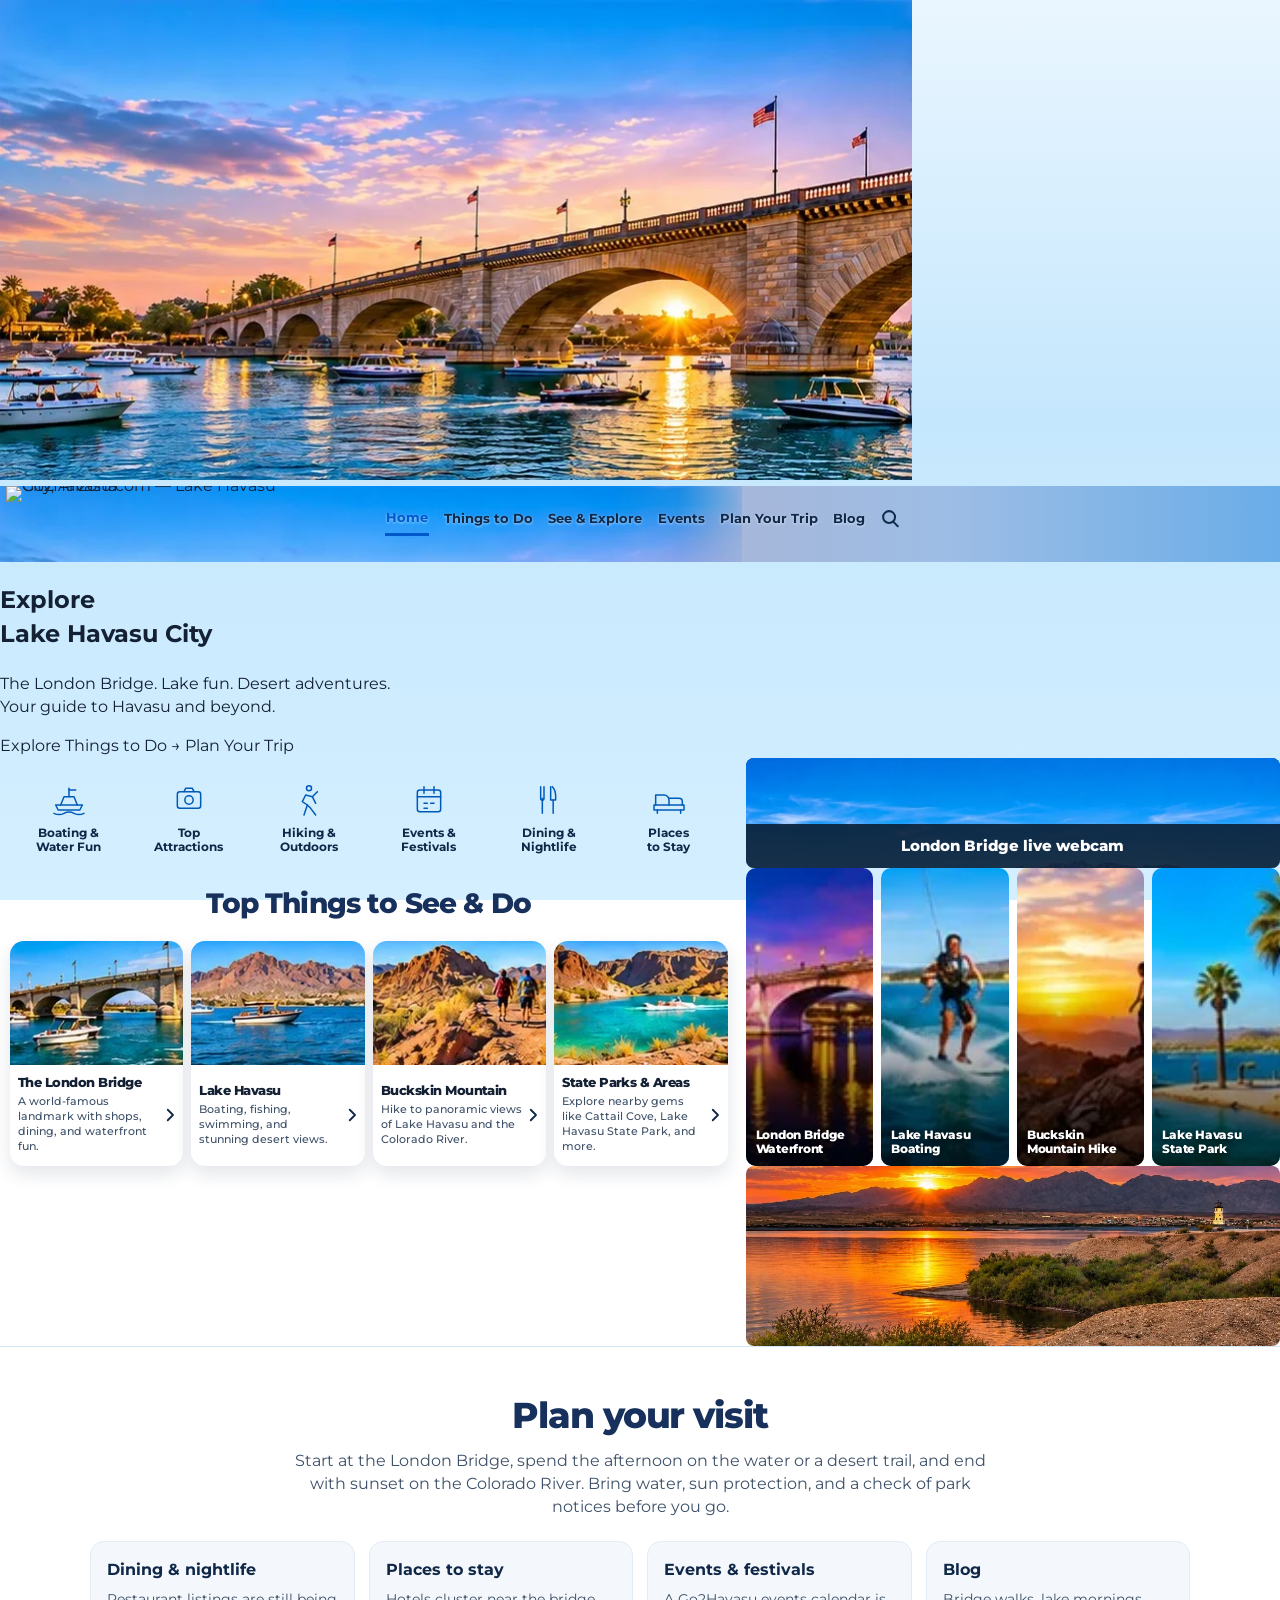
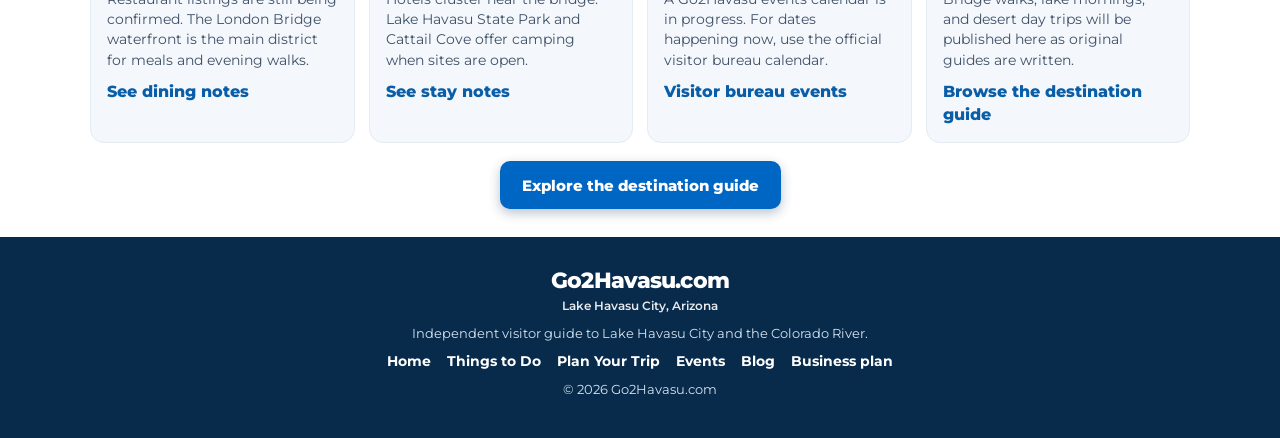
==== index.html @ 278bd4c1 "Build full-width original bridge sunset hero with transparent overlay logo and live navigation" ====
<!doctype html>
<html lang="en">
<head>
  <meta charset="utf-8">
  <meta name="viewport" content="width=device-width, initial-scale=1">
  <title>Explore Lake Havasu City | Go2Havasu.com</title>
  <meta name="description" content="Explore Lake Havasu City, Arizona: the London Bridge, boating, hiking, state parks, events, and trip planning with Go2Havasu.com.">
  <link rel="canonical" href="https://www.go2havasu.com/">
  <meta property="og:type" content="website">
  <meta property="og:site_name" content="Go2Havasu.com">
  <meta property="og:title" content="Explore Lake Havasu City | Go2Havasu.com">
  <meta property="og:description" content="The London Bridge. Lake fun. Desert adventures. Your guide to Havasu and beyond.">
  <meta property="og:url" content="https://www.go2havasu.com/">
  <meta property="og:image" content="https://www.go2havasu.com/assets/og-logo.png">
  <meta property="og:locale" content="en_US">
  <meta name="twitter:card" content="summary_large_image">
  <meta name="twitter:title" content="Explore Lake Havasu City | Go2Havasu.com">
  <meta name="twitter:description" content="The London Bridge. Lake fun. Desert adventures. Your guide to Havasu and beyond.">
  <meta name="twitter:image" content="https://www.go2havasu.com/assets/og-logo.png">
  <meta name="theme-color" content="#0b3a66">
  <link rel="icon" href="/assets/favicon-32.png" type="image/png" sizes="32x32">
  <link rel="icon" href="/assets/favicon-48.png" type="image/png" sizes="48x48">
  <link rel="apple-touch-icon" href="/assets/apple-touch-icon.png">
  <link rel="preload" as="image" href="/assets/images/hero-london-bridge-sunset.webp" type="image/webp" fetchpriority="high">
  <link rel="preconnect" href="https://fonts.googleapis.com">
  <link rel="preconnect" href="https://fonts.gstatic.com" crossorigin>
  <link href="https://fonts.googleapis.com/css2?family=Montserrat:wght@500;600;700;800&amp;display=swap" rel="stylesheet">
  <link rel="stylesheet" href="/styles.css">
  <link rel="stylesheet" href="/header-blend.css">
  <script type="application/ld+json">
  {
    "@context": "https://schema.org",
    "@type": "WebSite",
    "name": "Go2Havasu.com",
    "url": "https://www.go2havasu.com/",
    "description": "Visitor guide to Lake Havasu City, Arizona, the London Bridge, the lake, and nearby desert parks.",
    "potentialAction": {
      "@type": "SearchAction",
      "target": "https://www.go2havasu.com/?q={search_term_string}",
      "query-input": "required name=search_term_string"
    }
  }
  </script>
</head>
<body>
  <a class="skip-link" href="#main">Skip to content</a>
  <div class="page-frame">
    <section class="home-stage" aria-label="London Bridge, Lake Havasu at sunset">
      <picture class="home-stage-photo" aria-hidden="true">
        <source srcset="/assets/images/hero-london-bridge-sunset.webp" type="image/webp">
        <img src="/assets/images/hero-london-bridge-sunset.jpg"
             alt="" width="912" height="480" fetchpriority="high" decoding="async">
      </picture>
      <div class="home-stage-scrim" aria-hidden="true"></div>
      <header class="site-header home-header" role="banner">
        <a class="brand" href="/" aria-label="Go2Havasu.com home">
          <img class="home-logo" src="/assets/images/go2havasu-logo-clear.svg"
               alt="Go2Havasu.com — Lake Havasu City, Arizona" width="299" height="105">
        </a>
            <button class="menu-toggle" type="button" aria-expanded="false" aria-controls="site-nav" aria-label="Open menu">
              <span class="menu-bars"></span>
            </button>
            <div class="header-nav">
            <nav class="main-nav" id="site-nav" aria-label="Main">
              <a href="/" aria-current="page">Home</a>
              <a href="/things-to-do.html">Things to Do</a>
              <a href="/#explore">See &amp; Explore</a>
              <a href="/events.html">Events</a>
              <a href="/plan.html">Plan Your Trip</a>
              <a href="/blog.html">Blog</a>
            </nav>
            <button class="nav-search" type="button" aria-haspopup="dialog" aria-controls="searchDialog" aria-label="Search">
              <svg viewBox="0 0 24 24" aria-hidden="true" fill="none" stroke="currentColor" stroke-width="2.2" stroke-linecap="round">
                <circle cx="11" cy="11" r="6.5"></circle>
                <path d="M16 16.5L20.5 21"></path>
              </svg>
            </button>
            </div>
      </header>
      <div class="home-stage-content">
        <h1>Explore<br>Lake Havasu City</h1>
        <p>The London Bridge. Lake fun. Desert adventures.<br>Your guide to Havasu and beyond.</p>
        <div class="home-stage-actions">
          <a class="home-stage-action-primary" href="/things-to-do.html">Explore Things to Do <span aria-hidden="true">→</span></a>
          <a class="home-stage-action-secondary" href="/plan.html">Plan Your Trip</a>
        </div>
      </div>
    </section>
    <main id="main">
      <div class="showcase home-showcase">
        <div class="col-main">


          <nav class="quick-nav" aria-label="Explore categories">
            <a href="/boating.html">
              <svg viewBox="0 0 48 48" aria-hidden="true"><path d="M8 30h32l-3 6H11l-3-6z"/><path d="M14 30l4-10h12l4 10"/><path d="M24 20V10"/><path d="M24 12h8"/><path d="M6 40c4 2 8 2 12 0s8-2 12 0 8 2 12 0"/></svg>
              <span>Boating &amp;<br>Water Fun</span>
            </a>
            <a href="#explore">
              <svg viewBox="0 0 48 48" aria-hidden="true"><rect x="10" y="14" width="28" height="20" rx="3"/><circle cx="24" cy="24" r="5"/><path d="M18 14l2-4h8l2 4"/></svg>
              <span>Top<br>Attractions</span>
            </a>
            <a href="/hiking.html">
              <svg viewBox="0 0 48 48" aria-hidden="true"><circle cx="24" cy="10" r="3"/><path d="M18 42l4-12 4 4 6 8"/><path d="M22 30l-6-4 4-8 8 2 4 8"/><path d="M28 20l6-6"/></svg>
              <span>Hiking &amp;<br>Outdoors</span>
            </a>
            <a href="/events.html">
              <svg viewBox="0 0 48 48" aria-hidden="true"><rect x="10" y="12" width="28" height="26" rx="3"/><path d="M10 20h28"/><path d="M18 8v8M30 8v8"/><path d="M18 28h4M26 28h4M18 34h4"/></svg>
              <span>Events &amp;<br>Festivals</span>
            </a>
            <a href="/dining.html">
              <svg viewBox="0 0 48 48" aria-hidden="true"><path d="M18 8v14c0 3-4 3-4 0V8"/><path d="M16 22v18"/><path d="M28 8c4 4 4 8 4 12v4h-6V8"/><path d="M29 24v16"/></svg>
              <span>Dining &amp;<br>Nightlife</span>
            </a>
            <a href="/stay.html">
              <svg viewBox="0 0 48 48" aria-hidden="true"><path d="M8 30V18h10a6 6 0 0 1 6 6v6"/><path d="M24 22h12a4 4 0 0 1 4 4v4"/><path d="M6 30h36v6H6z"/><path d="M10 36v4M38 36v4"/></svg>
              <span>Places<br>to Stay</span>
            </a>
          </nav>

          <section class="attractions" id="explore" aria-labelledby="explore-title">
            <h2 id="explore-title">Top Things to See &amp; Do</h2>
            <div class="attraction-grid">
              <a class="attraction-card" href="/things-to-do.html#london-bridge">
                <span class="shot"><picture><source srcset="/assets/images/card-1-london-bridge.webp" type="image/webp"><img class="pos-bridge" src="/assets/images/card-1-london-bridge.jpg" alt="A white tour boat passing under the stone arches of the London Bridge on a sunny day." width="209" height="126" loading="lazy" decoding="async"></picture></span>
                <span class="attraction-text">
                  <span class="attraction-copy">
                    <h3>The London Bridge</h3>
                    <p>A world-famous landmark with shops, dining, and waterfront fun.</p>
                  </span>
                  <span class="chevron" aria-hidden="true"><svg viewBox="0 0 24 24" fill="none" stroke="currentColor" stroke-width="2.4" stroke-linecap="round" stroke-linejoin="round"><path d="M9 5l7 7-7 7"/></svg></span>
                </span>
              </a>
              <a class="attraction-card" href="/things-to-do.html#boating">
                <span class="shot"><picture><source srcset="/assets/images/card-2-lake-boating.webp" type="image/webp"><img class="pos-boat" src="/assets/images/card-2-lake-boating.jpg" alt="A motorboat with passengers crossing blue water, with desert mountains behind it." width="202" height="126" loading="lazy" decoding="async"></picture></span>
                <span class="attraction-text">
                  <span class="attraction-copy">
                    <h3>Lake Havasu</h3>
                    <p>Boating, fishing, swimming, and stunning desert views.</p>
                  </span>
                  <span class="chevron" aria-hidden="true"><svg viewBox="0 0 24 24" fill="none" stroke="currentColor" stroke-width="2.4" stroke-linecap="round" stroke-linejoin="round"><path d="M9 5l7 7-7 7"/></svg></span>
                </span>
              </a>
              <a class="attraction-card" href="/things-to-do.html#buckskin">
                <span class="shot"><picture><source srcset="/assets/images/card-3-desert-hiking.webp" type="image/webp"><img class="pos-hikers" src="/assets/images/card-3-desert-hiking.jpg" alt="Two hikers with backpacks walking a rocky desert trail toward red hills." width="201" height="126" loading="lazy" decoding="async"></picture></span>
                <span class="attraction-text">
                  <span class="attraction-copy">
                    <h3>Buckskin Mountain</h3>
                    <p>Hike to panoramic views of Lake Havasu and the Colorado River.</p>
                  </span>
                  <span class="chevron" aria-hidden="true"><svg viewBox="0 0 24 24" fill="none" stroke="currentColor" stroke-width="2.4" stroke-linecap="round" stroke-linejoin="round"><path d="M9 5l7 7-7 7"/></svg></span>
                </span>
              </a>
              <a class="attraction-card" href="/things-to-do.html#parks">
                <span class="shot"><picture><source srcset="/assets/images/card-4-lake-coves.webp" type="image/webp"><img class="pos-cove" src="/assets/images/card-4-lake-coves.jpg" alt="A boat on turquoise water in a rocky desert cove along the lake." width="215" height="126" loading="lazy" decoding="async"></picture></span>
                <span class="attraction-text">
                  <span class="attraction-copy">
                    <h3>State Parks &amp; Areas</h3>
                    <p>Explore nearby gems like Cattail Cove, Lake Havasu State Park, and more.</p>
                  </span>
                  <span class="chevron" aria-hidden="true"><svg viewBox="0 0 24 24" fill="none" stroke="currentColor" stroke-width="2.4" stroke-linecap="round" stroke-linejoin="round"><path d="M9 5l7 7-7 7"/></svg></span>
                </span>
              </a>
            </div>
          </section>
        </div>

        <aside class="col-side" aria-label="London Bridge and the channel">
          <figure class="bridge-live">
            <div class="shot">
              <picture>
                <source srcset="/assets/images/london-bridge-channel.webp" type="image/webp">
                <img class="pos-channel" src="/assets/images/london-bridge-channel.jpg" alt="The London Bridge crossing the Lake Havasu channel, with palm trees, marina docks, boats, and desert mountains under a clear blue sky." width="1024" height="529" decoding="async">
              </picture>
            </div>
            <a class="live-link" href="https://hdontap.com/stream/101044/lake-havasu-london-bridge-live-webcam/" target="_blank" rel="noopener noreferrer">London Bridge live webcam</a>
          </figure>

          <div class="mini-gallery" aria-label="Featured destinations">
            <a class="mini-card" href="/things-to-do.html#london-bridge">
              <span class="shot"><picture><source srcset="/assets/images/thumb-1-bridge-night.webp" type="image/webp"><img class="pos-night" src="/assets/images/thumb-1-bridge-night.jpg" alt="The London Bridge lit at night, with yellow lights reflecting on the water." width="173" height="153" loading="lazy" decoding="async"></picture></span>
              <strong>London Bridge<br>Waterfront</strong>
            </a>
            <a class="mini-card" href="/things-to-do.html#boating">
              <span class="shot"><picture><source srcset="/assets/images/thumb-2-wakeboarding.webp" type="image/webp"><img class="pos-wake" src="/assets/images/thumb-2-wakeboarding.jpg" alt="A wakeboarder riding the spray behind a boat on the lake." width="167" height="153" loading="lazy" decoding="async"></picture></span>
              <strong>Lake Havasu<br>Boating</strong>
            </a>
            <a class="mini-card" href="/things-to-do.html#buckskin">
              <span class="shot"><picture><source srcset="/assets/images/thumb-3-desert-hike-sunset.webp" type="image/webp"><img class="pos-ridge" src="/assets/images/thumb-3-desert-hike-sunset.jpg" alt="A hiker with a backpack standing on a rock ridge at sunset, looking over desert mountains." width="170" height="153" loading="lazy" decoding="async"></picture></span>
              <strong>Buckskin<br>Mountain Hike</strong>
            </a>
            <a class="mini-card" href="/things-to-do.html#state-park">
              <span class="shot"><picture><source srcset="/assets/images/thumb-4-beach-palms.webp" type="image/webp"><img class="pos-palms" src="/assets/images/thumb-4-beach-palms.jpg" alt="Palm trees on a sandy point beside turquoise water, with swimmers and desert mountains beyond." width="163" height="153" loading="lazy" decoding="async"></picture></span>
              <strong>Lake Havasu<br>State Park</strong>
            </a>
          </div>

          <figure class="sunset-banner">
            <div class="shot">
              <picture>
                <source srcset="/assets/images/lighthouse-sunset.webp" type="image/webp">
                <img class="pos-sunset" src="/assets/images/lighthouse-sunset.jpg" alt="Sunset over the lake, with the sun setting behind desert mountains and a lighthouse on the rocky point." width="1024" height="563" loading="lazy" decoding="async">
              </picture>
            </div>
          </figure>
        </aside>
      </div>

      <section class="band" id="plan" aria-labelledby="plan-title">
        <h2 id="plan-title">Plan your visit</h2>
        <p class="lead">Start at the London Bridge, spend the afternoon on the water or a desert trail, and end with sunset on the Colorado River. Bring water, sun protection, and a check of park notices before you go.</p>
        <div class="info-grid">
          <article class="info-card" id="dining">
            <h3>Dining &amp; nightlife</h3>
            <p>Restaurant listings are still being confirmed. The London Bridge waterfront is the main district for meals and evening walks.</p>
            <a href="/things-to-do.html#dining">See dining notes</a>
          </article>
          <article class="info-card" id="stay">
            <h3>Places to stay</h3>
            <p>Hotels cluster near the bridge. Lake Havasu State Park and Cattail Cove offer camping when sites are open.</p>
            <a href="/things-to-do.html#stay">See stay notes</a>
          </article>
          <article class="info-card" id="events">
            <h3>Events &amp; festivals</h3>
            <p>A Go2Havasu events calendar is in progress. For dates happening now, use the official visitor bureau calendar.</p>
            <a href="https://www.golakehavasu.com/" target="_blank" rel="noopener noreferrer">Visitor bureau events</a>
          </article>
          <article class="info-card" id="blog">
            <h3>Blog</h3>
            <p>Bridge walks, lake mornings, and desert day trips will be published here as original guides are written.</p>
            <a href="/things-to-do.html">Browse the destination guide</a>
          </article>
        </div>
        <div class="band-actions">
          <a class="primary-button" href="/things-to-do.html">Explore the destination guide</a>
        </div>
      </section>
    </main>

    <footer class="site-footer">
      <a class="footer-brand" href="/">Go2Havasu.com<span>Lake Havasu City, Arizona</span></a>
      <p>Independent visitor guide to Lake Havasu City and the Colorado River.</p>
      <nav class="footer-nav" aria-label="Footer">
        <a href="/">Home</a>
        <a href="/things-to-do.html">Things to Do</a>
        <a href="/plan.html">Plan Your Trip</a>
        <a href="/events.html">Events</a>
        <a href="/blog.html">Blog</a>
        <a href="/BUSINESS_PLAN.md">Business plan</a>
      </nav>
      <p>© <span id="year"></span> Go2Havasu.com</p>
    </footer>
  </div>

  <dialog class="search-dialog" id="searchDialog" aria-labelledby="searchTitle">
    <form class="search-form" method="dialog">
      <h2 id="searchTitle">Search Go2Havasu</h2>
      <div class="search-row">
        <input id="searchInput" type="search" name="q" placeholder="Try London Bridge, boating, parks…" aria-label="Search guides" autocomplete="off">
        <button class="search-close" type="submit" value="cancel">Close</button>
      </div>
      <ul class="search-results" id="searchResults"></ul>
    </form>
  </dialog>
  <script src="/script.js"></script>
</body>
</html>
---- styles.css ----
:root {
  --navy: #102848;
  --ink: #142033;
  --muted: #3e5168;
  --blue: #0066c4;
  --blue-dark: #0054a3;
  --icon: #005ab9;
  --header-top: #eaf6ff;
  --header-mid: #c5e7fd;
  --header-bottom: #9fd4fb;
  --line: #d5deea;
  --card: #ffffff;
  --soft: #f4f7fb;
  --focus: #ffbf00;
  --shadow: 0 8px 18px rgba(16, 40, 70, 0.12);
  --radius: 12px;
  --font: Montserrat, "Trebuchet MS", Arial, sans-serif;
}

*,
*::before,
*::after { box-sizing: border-box; }

html { scroll-behavior: smooth; }

body {
  margin: 0;
  color: var(--ink);
  background: linear-gradient(180deg, var(--header-top) 0%, var(--header-mid) 46%, #d4efff 100%);
  background-attachment: fixed;
  font-family: var(--font);
  font-size: 16px;
  line-height: 1.45;
  min-height: 100vh;
}

img, svg { max-width: 100%; }

a { color: inherit; text-decoration: none; }

button, input { font-family: inherit; }

:focus { outline: none; }

:focus-visible {
  outline: 3px solid var(--focus);
  outline-offset: 2px;
}

.skip-link {
  position: absolute;
  left: 12px;
  top: -48px;
  z-index: 80;
  background: #fff;
  color: var(--navy);
  font-weight: 800;
  padding: 10px 14px;
  border-radius: 8px;
}

.skip-link:focus { top: 12px; }

.visually-hidden {
  position: absolute;
  width: 1px;
  height: 1px;
  padding: 0;
  margin: -1px;
  overflow: hidden;
  clip: rect(0, 0, 0, 0);
  white-space: nowrap;
  border: 0;
}

.page-frame {
  max-width: 1680px;
  margin: 0 auto;
  background: transparent;
}

.showcase {
  display: grid;
  grid-template-columns: minmax(0, 1.38fr) minmax(0, 1fr);
  grid-template-rows: auto auto 1fr;
  column-gap: 8px;
  align-items: stretch;
}

.col-main,
.col-side {
  min-width: 0;
  display: grid;
  grid-template-rows: subgrid;
  grid-row: span 3;
}

.col-main,
.col-side { gap: 0; }

.col-side {
  padding: 0;
  background: transparent;
}

/* Header and brand */
.site-header {
  min-height: 72px;
  display: flex;
  align-items: center;
  justify-content: flex-start;
  gap: 4px;
  padding: 0 14px 0 4px;
  background: linear-gradient(180deg,
    #c4d7f5 0%,
    #a8c2f2 8%,
    #a9c4f2 16%,
    #b4ccf4 28%,
    #c2d7f6 42%,
    #cfe2f7 56%,
    #d6e6f8 72%,
    #dceaf9 86%,
    #e3eefb 100%);
  position: relative;
  z-index: 5;
  container-type: inline-size;
  container-name: header;
}

.brand {
  display: flex;
  align-items: center;
  width: auto;
  max-width: 46vw;
  flex: 0 0 auto;
  color: inherit;
  text-decoration: none;
  line-height: 0;
}

.brand-art,
.brand-art img {
  display: block;
  width: 311px;
  height: 128px;
  max-width: none;
}

@container header (min-width: 980px) {
  .brand { max-width: none; }
  .main-nav { gap: 18px; }
  .main-nav a { font-size: 14.5px; }
}

@container header (min-width: 1180px) {
  .main-nav { gap: 26px; }
  .main-nav a { font-size: 15.5px; }
}

.header-nav { display: contents; }

@media (min-width: 861px) {
  .brand { margin-right: 6px; }
  .site-header { align-items: flex-end; }
  .header-nav {
    position: static;
    display: flex;
    align-items: center;
    align-self: flex-end;
    gap: 2px;
    flex: 0 1 auto;
    min-width: 0;
    /* Links sit on the Go2Havasu.com line, above the white wave. */
    margin-bottom: 36px;
  }
  .header-nav .main-nav {
    position: static;
    flex: 0 0 auto;
    padding-bottom: 0;
  }

  /* Homepage: logo sits on the Explore photo; nav stays low on the bar above it. */
  .home-header {
    align-items: flex-end;
    min-height: 78px;
    padding: 30px 16px 6px 12px;
    overflow: visible;
  }
  .home-header .brand {
    position: absolute;
    left: 8px;
    top: 4px;
    margin: 0;
    z-index: 2;
  }
  .home-header .header-nav {
    position: static;
    margin: 0 0 0 320px;
    align-self: flex-end;
  }
}

@media (min-width: 861px) and (max-width: 1100px) {
  .home-header .brand-art,
  .home-header .brand-art img {
    width: 250px;
    height: auto;
  }
  .home-header .header-nav { margin-left: 258px; }
}

.menu-toggle {
  display: none;
  width: 44px;
  height: 44px;
  border: 0;
  border-radius: 10px;
  background: transparent;
  color: var(--navy);
  align-items: center;
  justify-content: center;
  cursor: pointer;
  flex: 0 0 auto;
}

.menu-bars,
.menu-bars::before,
.menu-bars::after {
  display: block;
  width: 22px;
  height: 2px;
  background: var(--navy);
  border-radius: 2px;
  position: relative;
}

.menu-bars::before,
.menu-bars::after {
  content: "";
  position: absolute;
  left: 0;
}

.menu-bars::before { top: -7px; }
.menu-bars::after { top: 7px; }

.menu-toggle[aria-expanded="true"] .menu-bars { background: transparent; }
.menu-toggle[aria-expanded="true"] .menu-bars::before { top: 0; transform: rotate(45deg); }
.menu-toggle[aria-expanded="true"] .menu-bars::after { top: 0; transform: rotate(-45deg); }

.main-nav {
  display: flex;
  align-items: center;
  justify-content: flex-end;
  gap: 9px;
  flex: 1 1 auto;
  min-width: 0;
  padding-bottom: 2px;
}

.main-nav a {
  color: var(--navy);
  font-weight: 700;
  font-size: 12.5px;
  white-space: nowrap;
  border-radius: 6px;
  padding: 6px 1px;
}

.main-nav a:hover,
.main-nav a[aria-current="page"] { color: #0057b5; }

.nav-search {
  display: inline-flex;
  align-items: center;
  justify-content: center;
  width: 40px;
  height: 40px;
  border: 0;
  background: transparent;
  color: var(--navy);
  cursor: pointer;
  border-radius: 999px;
  padding: 0;
}

.nav-search svg { width: 22px; height: 22px; }

/* Hero */
.hero {
  position: relative;
  min-height: 368px;
  display: flex;
  align-items: center;
  overflow: hidden;
  color: #fff;
}

.hero.hero-art {
  display: block;
  min-height: 0;
  padding: 0;
}

.hero.hero-art picture,
.hero.hero-art img {
  display: block;
  width: 100%;
  height: auto;
}

.hero-hit {
  position: absolute;
  z-index: 2;
  display: block;
  overflow: hidden;
  text-indent: -999px;
  white-space: nowrap;
  border-radius: 12px;
  background: transparent;
}

.hero-hit-primary {
  left: 4.8%;
  top: 73.6%;
  width: 25.6%;
  height: 14.2%;
}

.hero-hit-secondary {
  left: 31.6%;
  top: 74.2%;
  width: 20.2%;
  height: 13.2%;
}

.ph {
  background-color: #0d4f73;
  background-image:
    repeating-linear-gradient(-45deg, rgba(255, 255, 255, 0.045) 0 14px, rgba(0, 0, 0, 0.045) 14px 28px),
    var(--scene, linear-gradient(180deg, #f3a04a, #0d4f73));
}

.ph-hero {
  --scene: linear-gradient(115deg, rgba(5, 22, 44, 0.78) 0%, rgba(8, 32, 58, 0.42) 46%, rgba(8, 36, 58, 0.18) 100%),
    linear-gradient(180deg, #f6b15a 0%, #e86a3c 26%, #2f7ea3 58%, #0c4c68 100%);
  position: absolute;
  inset: 0;
}

.ph-badge {
  display: inline-flex;
  align-items: center;
  max-width: calc(100% - 16px);
  background: #fff4d6;
  color: #5c3b00;
  border: 1px solid #e6c56a;
  border-radius: 999px;
  font-size: 11px;
  font-weight: 800;
  letter-spacing: 0.01em;
  line-height: 1.2;
  padding: 4px 8px;
  z-index: 2;
}

.hero .ph-badge {
  position: absolute;
  top: 12px;
  right: 12px;
}

.shot,
.shot picture {
  display: block;
}

.shot img {
  display: block;
  width: 100%;
  height: 100%;
  object-fit: cover;
}

.hero .shot,
.hero .shot picture,
.hero .shot img,
.bridge-live .shot,
.bridge-live .shot picture,
.bridge-live .shot img,
.mini-card .shot,
.mini-card .shot picture,
.mini-card .shot img,
.sunset-banner .shot,
.sunset-banner .shot picture,
.sunset-banner .shot img {
  position: absolute;
  inset: 0;
}

.hero-scrim {
  position: absolute;
  inset: 0;
  z-index: 1;
  pointer-events: none;
  background: linear-gradient(90deg, rgba(5, 20, 40, 0.66) 0%, rgba(5, 20, 40, 0.28) 46%, rgba(5, 20, 40, 0.08) 100%);
}

.pos-hero { object-position: 68% 42%; }
.pos-bridge { object-position: center 42%; }
.pos-boat { object-position: center 62%; }
.pos-hikers { object-position: center 72%; }
.pos-cove { object-position: 58% 48%; }
.pos-channel { object-position: center top; }
.pos-night { object-position: center 38%; }
.pos-wake { object-position: center 30%; }
.pos-ridge { object-position: 62% 55%; }
.pos-palms { object-position: 74% center; }
.pos-sunset { object-position: 82% 42%; }

.attraction-card .shot,
.attraction-card .shot picture,
.attraction-card .shot img { height: 124px; position: relative; inset: auto; }

.bridge-live {
  position: relative;
  height: 100%;
  min-height: 0;
  margin: 0;
  border-radius: 8px;
  overflow: hidden;
  background: #07375d;
}

.live-link {
  position: absolute;
  z-index: 2;
  left: 0;
  right: 0;
  bottom: 0;
  display: flex;
  align-items: center;
  justify-content: center;
  min-height: 44px;
  padding: 10px 14px;
  background: rgba(8, 28, 48, 0.88);
  color: #fff;
  font-weight: 800;
  font-size: 15px;
  text-align: center;
}

.live-link:hover { background: #082038; text-decoration: underline; }

.hero-content {
  position: relative;
  z-index: 2;
  padding: 48px 6.5% 36px;
  max-width: 680px;
  text-shadow: 0 2px 10px rgba(0, 0, 0, 0.45);
}

.hero h1 {
  margin: 0 0 12px;
  font-size: clamp(38px, 3.35vw, 62px);
  font-weight: 800;
  letter-spacing: -0.04em;
  line-height: 0.98;
}

.hero p {
  margin: 0 0 22px;
  font-size: clamp(15px, 1.2vw, 20px);
  font-weight: 700;
  line-height: 1.35;
  max-width: 38rem;
}

.hero p span { display: block; }

.hero-actions {
  display: flex;
  flex-wrap: wrap;
  gap: 12px;
}

.primary-button,
.outline-button {
  display: inline-flex;
  align-items: center;
  justify-content: center;
  min-height: 48px;
  padding: 12px 20px;
  border-radius: 10px;
  font-weight: 800;
  font-size: 15px;
  line-height: 1;
  cursor: pointer;
}

.primary-button {
  background: var(--blue);
  color: #fff;
  border: 2px solid transparent;
  box-shadow: 0 4px 12px rgba(0, 40, 80, 0.28);
}

.primary-button:hover { background: var(--blue-dark); }

.outline-button {
  color: #fff;
  background: rgba(8, 28, 48, 0.38);
  border: 2px solid #fff;
}

.outline-button:hover { background: rgba(8, 28, 48, 0.58); }

/* Category row */
.quick-nav {
  display: grid;
  grid-template-columns: repeat(6, minmax(0, 1fr));
  gap: 6px;
  align-items: start;
  padding: 18px 12px 8px;
  background: transparent;
}

.quick-nav a {
  display: flex;
  flex-direction: column;
  align-items: center;
  gap: 6px;
  text-align: center;
  color: var(--navy);
  font-weight: 700;
  font-size: 12px;
  line-height: 1.2;
  min-height: 84px;
  padding: 4px 2px;
  border-radius: 10px;
}

.quick-nav a:hover { color: var(--blue); }

.quick-nav svg {
  width: 40px;
  height: 40px;
  stroke: var(--icon);
  fill: none;
  stroke-width: 1.8;
  stroke-linecap: round;
  stroke-linejoin: round;
}

.attractions {
  padding: 8px 10px 0;
  background: transparent;
}

.attractions h2,
.band h2,
.guide-hero h1 {
  text-align: center;
  color: #17315c;
  font-weight: 800;
  letter-spacing: -0.03em;
}

.attractions h2 {
  margin: 8px 0 18px;
  font-size: clamp(26px, 2.15vw, 36px);
}

.attraction-grid {
  display: grid;
  grid-template-columns: repeat(4, minmax(0, 1fr));
  gap: 8px;
}

.attraction-card {
  display: flex;
  flex-direction: column;
  background: var(--card);
  border-radius: 14px;
  overflow: hidden;
  box-shadow: var(--shadow);
  min-height: 100%;
  color: var(--ink);
}

.attraction-card:hover { transform: translateY(-2px); }

.attraction-card .ph {
  position: relative;
  display: block;
  height: 124px;
}

.attraction-card .ph-badge {
  position: absolute;
  left: 8px;
  bottom: 8px;
}

.attraction-text {
  display: flex;
  align-items: center;
  gap: 2px;
  padding: 10px 4px 12px 8px;
  flex: 1;
}

.attraction-copy { flex: 1; min-width: 0; }

.attraction-text h3 {
  margin: 0 0 4px;
  font-size: 13px;
  font-weight: 800;
  letter-spacing: -0.04em;
  line-height: 1.15;
}

.attraction-text p {
  margin: 0;
  color: var(--muted);
  font-size: clamp(11px, 0.75vw, 13px);
  line-height: 1.35;
  font-weight: 500;
}

.chevron {
  flex: 0 0 auto;
  color: var(--navy);
  display: grid;
  place-items: center;
}

.chevron svg { width: 18px; height: 18px; }

.ph-bridge { --scene: linear-gradient(180deg, #8fd0ea 0%, #d7c4a2 42%, #3e86b0 43%, #1d6f99 100%); }
.ph-lake { --scene: linear-gradient(180deg, #7ec8ef 0%, #c9845a 38%, #2f8fbe 39%, #1476a8 100%); }
.ph-hike { --scene: linear-gradient(180deg, #f0c27b 0%, #c4623a 45%, #8d4b32 100%); }
.ph-park { --scene: linear-gradient(160deg, #e7eef2 0%, #d07a58 34%, #1f8eae 35%, #0e7494 100%); }
.ph-aerial { --scene: linear-gradient(160deg, #d7ecf8 0%, #8fd0ea 28%, #1494c4 29%, #0b78b4 70%, #075e96 100%); }
.ph-waterfront { --scene: linear-gradient(180deg, #24365c 0%, #3a4d74 40%, #1a6e9a 41%, #0e4f78 100%); }
.ph-boating { --scene: linear-gradient(180deg, #8ec8ea 0%, #f2c56b 42%, #1c86c4 43%, #0d6eab 100%); }
.ph-hike-sunset { --scene: linear-gradient(180deg, #ffb15a 0%, #f07a3a 40%, #6a3a55 41%, #3d2a40 100%); }
.ph-palms { --scene: linear-gradient(180deg, #7ec8f0 0%, #f2d48a 36%, #1aa0b8 37%, #0e7f86 100%); }
.ph-desert { --scene: linear-gradient(180deg, #ffb15a 0%, #f07a32 32%, #6d4a86 33%, #3c4e78 58%, #d7a15a 59%, #c47a3a 100%); }

/* Thumbnails */
.mini-gallery {
  display: grid;
  grid-template-columns: repeat(4, minmax(0, 1fr));
  gap: 8px;
}

.mini-card {
  position: relative;
  display: flex;
  align-items: flex-end;
  min-height: 148px;
  border-radius: 10px;
  overflow: hidden;
  color: #fff;
  isolation: isolate;
}

.mini-card .ph { position: absolute; inset: 0; }

.mini-card::after {
  content: "";
  position: absolute;
  inset: 0;
  background: linear-gradient(180deg, transparent 40%, rgba(0, 0, 0, 0.72));
  z-index: 1;
}

.mini-card .ph-badge {
  position: absolute;
  top: 8px;
  left: 8px;
  z-index: 2;
}

.mini-card strong {
  position: relative;
  z-index: 2;
  padding: 10px;
  font-size: clamp(12px, 0.85vw, 15px);
  font-weight: 800;
  line-height: 1.15;
  letter-spacing: -0.02em;
  text-shadow: 0 1px 4px rgba(0, 0, 0, 0.45);
}

.sunset-banner {
  position: relative;
  flex: 1 1 auto;
  align-self: stretch;
  width: 100%;
  margin: 0;
  min-height: 180px;
  border-radius: 8px;
  overflow: hidden;
}

.sunset-banner .ph { position: absolute; inset: 0; }

.sunset-banner .ph-badge {
  position: absolute;
  left: 10px;
  bottom: 10px;
}

/* Lower band */
.band {
  padding: 42px 20px 28px;
  background: transparent;
  border-top: 1px solid #d3e7f5;
}

.band h2 {
  margin: 0 0 8px;
  font-size: clamp(26px, 3vw, 36px);
}

.lead {
  max-width: 720px;
  margin: 0 auto 22px;
  text-align: center;
  color: var(--muted);
}

.info-grid {
  max-width: 1100px;
  margin: 0 auto;
  display: grid;
  grid-template-columns: repeat(4, minmax(0, 1fr));
  gap: 14px;
}

.info-card {
  background: var(--soft);
  border: 1px solid #e3ebf3;
  border-radius: 14px;
  padding: 16px;
}

.info-card h3 {
  margin: 0 0 8px;
  font-size: 16px;
  color: var(--navy);
}

.info-card p { margin: 0 0 10px; color: var(--muted); font-size: 14px; }

.info-card a { color: #0a5ea8; font-weight: 800; }
.info-card a:hover { text-decoration: underline; }

.band-actions { text-align: center; margin-top: 18px; }

.site-footer {
  background: #082a4b;
  color: #fff;
  text-align: center;
  padding: 28px 16px 32px;
}

.footer-brand {
  display: inline-block;
  color: #fff;
  font-weight: 800;
  font-size: 22px;
  letter-spacing: -0.04em;
}

.footer-brand span {
  display: block;
  font-size: 12px;
  font-weight: 600;
  letter-spacing: 0;
  opacity: 0.9;
}

.site-footer p { margin: 8px 0; font-size: 13px; color: #d5e4f2; }

.footer-nav {
  display: flex;
  flex-wrap: wrap;
  justify-content: center;
  gap: 8px 16px;
  margin-top: 8px;
}

.footer-nav a { color: #fff; font-weight: 700; font-size: 14px; }
.footer-nav a:hover { text-decoration: underline; }

/* Search dialog */
.search-dialog {
  width: min(560px, calc(100vw - 24px));
  border: 0;
  border-radius: 16px;
  padding: 0;
  box-shadow: 0 24px 60px rgba(0, 0, 0, 0.28);
}

.search-dialog::backdrop { background: rgba(8, 22, 40, 0.55); }

.search-form { padding: 18px; }

.search-form h2 {
  margin: 0 0 12px;
  font-size: 22px;
  color: var(--navy);
}

.search-row { display: flex; gap: 8px; }

.search-form input[type="search"] {
  flex: 1;
  min-height: 48px;
  border: 2px solid #c5d4e4;
  border-radius: 10px;
  padding: 10px 12px;
  font-size: 16px;
  color: var(--ink);
}

.search-form input[type="search"]:focus-visible { border-color: var(--blue); }

.search-close,
.search-go {
  min-height: 48px;
  border-radius: 10px;
  border: 0;
  background: var(--soft);
  color: var(--navy);
  font-weight: 800;
  padding: 0 14px;
  cursor: pointer;
}

.search-results {
  list-style: none;
  margin: 14px 0 0;
  padding: 0;
  max-height: 320px;
  overflow: auto;
}

.search-results a,
.search-empty {
  display: block;
  padding: 10px 8px;
  border-radius: 8px;
  border-top: 1px solid #e6eef5;
}

.search-results a:hover,
.search-results a[aria-selected="true"] { background: #e7f3ff; }

.search-results strong { display: block; color: var(--navy); }
.search-results span { color: var(--muted); font-size: 13px; }

/* Guide page */
.guide-header { width: 100%; }

.guide-hero {
  background: linear-gradient(120deg, #07345a, #0b6e9a);
  color: #fff;
  text-align: center;
  padding: 54px 20px 48px;
}

.guide-hero h1 { color: #fff; margin: 8px auto 10px; font-size: clamp(32px, 5vw, 52px); max-width: 16ch; }
.guide-hero p { max-width: 640px; margin: 0 auto 18px; font-size: 18px; }

.kicker {
  letter-spacing: 0.14em;
  font-size: 12px;
  font-weight: 800;
  color: #b9e6ff;
}

.guide-wrap { max-width: 1100px; margin: 0 auto; padding: 36px 20px 60px; }

.guide-block { margin: 0 0 28px; }
.guide-block h2 { margin: 0 0 8px; color: #17315c; font-size: 28px; }
.guide-block > p { margin-top: 0; color: var(--muted); }

.guide-grid {
  display: grid;
  grid-template-columns: repeat(auto-fit, minmax(250px, 1fr));
  gap: 14px;
}

.guide-card {
  background: #fff;
  border: 1px solid #d9e5ee;
  border-radius: 14px;
  padding: 16px;
  box-shadow: 0 6px 16px rgba(6, 46, 71, 0.06);
}

.guide-card h3 { margin: 0 0 8px; font-size: 18px; color: var(--navy); }
.guide-card p { margin: 0 0 10px; color: var(--muted); font-size: 14.5px; }
.guide-card a { color: #0a5ea8; font-weight: 800; }
.guide-card a:hover { text-decoration: underline; }

.guide-note {
  background: #eef6fb;
  border-radius: 12px;
  padding: 14px 16px;
  color: var(--ink);
}

@media (max-width: 1180px) {
  .showcase { grid-template-columns: 1fr; grid-template-rows: none; }
  .col-main,
  .col-side { display: block; grid-row: auto; }
  .site-header { align-items: center; min-height: 0; position: sticky; top: 0; }
  .col-side { padding: 0 12px 16px; }
  .bridge-live { height: 420px; margin-top: 0; }
  .hero { min-height: 420px; }
  .hero.hero-art { min-height: 0; }
  .attraction-card .shot,
  .attraction-card .shot picture,
  .attraction-card .shot img { height: 180px; }
  .info-grid { grid-template-columns: repeat(2, minmax(0, 1fr)); }
  .brand { width: auto; max-width: 58vw; }
}

@media (max-width: 860px) {
  .menu-toggle { display: inline-flex; }
  .brand { max-width: calc(100% - 108px); }
  .brand-art,
  .brand-art img { width: 100%; height: auto; max-width: 100%; }
  .main-nav {
    display: none;
    position: absolute;
    top: 100%;
    left: 0;
    right: 0;
    flex-direction: column;
    align-items: stretch;
    gap: 0;
    background: #fff;
    padding: 8px;
    box-shadow: 0 16px 28px rgba(8, 30, 50, 0.16);
    border-bottom: 1px solid #e3ebf3;
  }
  .main-nav.is-open { display: flex; }
  .main-nav a {
    padding: 12px 10px;
    font-size: 16px;
    border-radius: 8px;
  }
  .nav-search { align-self: flex-start; }
  .quick-nav { grid-template-columns: repeat(3, minmax(0, 1fr)); row-gap: 12px; }
  .attraction-grid,
  .mini-gallery { grid-template-columns: repeat(2, minmax(0, 1fr)); }
  .hero p span { display: inline; }
  .bridge-live { height: 300px; }
}

@media (max-width: 520px) {
  .hero { min-height: 460px; }
  .hero.hero-art { min-height: 0; }
  .hero h1 { font-size: 40px; }
  .hero-actions { flex-direction: column; align-items: stretch; }
  .quick-nav { grid-template-columns: repeat(2, minmax(0, 1fr)); }
  .attraction-grid { grid-template-columns: 1fr; }
  .attraction-card .shot,
  .attraction-card .shot picture,
  .attraction-card .shot img { height: 168px; }
  .mini-card { min-height: 132px; }
  .info-grid { grid-template-columns: 1fr; }
  .search-row { flex-direction: column; }
  .brand { max-width: 68vw; }
  .brand-art,
  .brand-art img { width: 100%; height: auto; max-width: 100%; }
}

@media (prefers-reduced-motion: reduce) {
  html { scroll-behavior: auto; }
  .attraction-card:hover { transform: none; }
}

/* Visitor search added without changing approved two-column hero composition */
.search-section{padding:42px 20px;background:#eaf5fb;text-align:center}
.search-section>div{max-width:800px;margin:0 auto}
.search-section h2{margin:0 0 8px;color:#073d62;font-size:clamp(24px,2.5vw,34px)}
.search-section p{line-height:1.5}
.search-section form label{display:block;text-align:left;font-size:13px;font-weight:700;margin-bottom:8px}
.search-controls{display:flex;gap:10px}
.search-controls input{min-width:0;flex:1;border:1px solid #b4cddd;border-radius:8px;padding:13px 15px;font:inherit}
.search-controls button{border:0;border-radius:8px;background:#087ddd;color:white;font:inherit;font-weight:700;padding:12px 18px;cursor:pointer}
.search-controls button:hover,.search-controls button:focus-visible{background:#005da8}
@media(max-width:560px){.search-controls{flex-direction:column}}

.checkout-actions{text-align:center;display:flex;flex-wrap:wrap;justify-content:center;align-items:center;gap:12px;margin:18px auto;max-width:600px}
.checkout-actions button{background:#087ad7;color:white;border:0;border-radius:9px;padding:13px 20px;font:inherit;font-size:14px;font-weight:800;cursor:pointer}
.checkout-actions button:nth-child(2){background:#38566f}
.checkout-actions button:disabled{opacity:.6;cursor:wait}
.checkout-actions p{flex-basis:100%;font-size:13px;min-height:20px}
---- header-blend.css ----
/*
  Go2Havasu: seamless original-photo header.
  Scope: homepage header and only the top-edge blending of the original hero.
  Both images below are already in Kevin's repository and are the SAME scene:
  hero-london-bridge-sunset.webp = original unlettered photo with extra sky
  explore-hero.webp = Kevin's original crop with title and CTA artwork.
  Do not replace / modify the underlying bridge, boats, flags, sun or CTA art.
*/

/* The original photo has ~94px more sky (at 912px wide) than the
   approved Explore crop. Match its scale to the current hero column. */
.page-frame {
  --havasu-photo-width: calc(min(100vw, 1680px) * 0.5798319);
  --havasu-sky-height: calc(var(--havasu-photo-width) * 0.103);
}
@media (max-width: 1180px) {
  .page-frame { --havasu-photo-width: min(100vw, 1680px); }
}

.home-header {
  height: var(--havasu-sky-height);
  min-height: 0;
  align-items: flex-start;
  padding: 0 14px;
  position: relative;
  isolation: isolate;
  overflow: visible;
  /* The sky is a continuation of the ORIGINAL photo, not a synthetic gradient.
     The overlay only fades out its edge into the separate right-column photo. */
  background-color: #a9bbdf;
  background-image:
    linear-gradient(90deg,
      transparent 0%,
      transparent 48%,
      rgba(165, 183, 218, .15) 53%,
      rgba(165, 183, 218, .97) 59%,
      #9dbde5 74%,
      #6aade8 100%),
    url('/assets/images/hero-london-bridge-sunset.webp');
  background-repeat: no-repeat;
  background-position: left top, left top;
  background-size: 100% 100%, var(--havasu-photo-width) auto;
}

/* Remove the former synthetic color band at the lower header edge. */
.home-header::before,
.home-header::after { content: none; }

/* The logo remains Kevin's ORIGINAL mark.
   A light-color-key SVG filter knocks out the white rectangular matte
   and pale-blue sky around it; the mask removes its baked lower photo strip.
   This is NOT a flattened navigation graphic. */
.home-header .brand {
  position: absolute;
  top: 0;
  left: 6px;
  z-index: 4;
  margin: 0;
  max-width: none;
}
.home-header .brand-art,
.home-header .brand-art img {
  display: block;
  width: clamp(270px, 27vw, 370px);
  height: auto;
  max-width: none;
}
.home-header .brand-art {
  mix-blend-mode: normal;
  -webkit-mask-image: linear-gradient(to bottom, #000 0%, #000 69%, rgba(0,0,0,.88) 75%, transparent 88%);
  mask-image: linear-gradient(to bottom, #000 0%, #000 69%, rgba(0,0,0,.88) 75%, transparent 88%);
}
.home-header .brand-art img { filter: url('#havasu-logo-matte-removal'); }

/* Live menu is HTML links with real hrefs, search is a real button/dialog. */
.home-header .header-nav {
  display: flex;
  position: relative;
  z-index: 5;
  align-self: flex-start;
  align-items: center;
  gap: 5px;
  min-width: 0;
  margin: 0 0 0 clamp(285px, 29vw, 445px);
  padding: 12px 0 0;
}
.home-header .main-nav {
  position: static;
  display: flex;
  flex: 0 1 auto;
  align-items: center;
  justify-content: flex-start;
  gap: clamp(6px, 1.05vw, 19px);
  min-width: 0;
  padding: 0;
}
.home-header .main-nav a {
  font-size: clamp(11.5px, 1.02vw, 16px);
  padding: 8px 1px 7px;
  white-space: nowrap;
  text-shadow: 0 1px 3px rgba(235,244,255,.65);
}
.home-header .main-nav a[aria-current='page'] {
  color: #0058ca;
  border-radius: 0;
  border-bottom: 3px solid #0058ca;
}
.home-header .nav-search {
  flex: 0 0 38px;
  color: #112b4c;
}
.home-header .nav-search:hover,
.home-header .main-nav a:hover { color: #0058ca; }
.home-header .menu-toggle { z-index: 6; }

/* The first pixels of the existing hero crop fade up from the same raw photo.
   Only its first 38px receive any opacity adjustment, removing a horizontal
   seam without repainting the water, boats, bridge, sun, or graphic copy. */
.home-header + main .hero.hero-art {
  background-image: url('/assets/images/hero-london-bridge-sunset.webp');
  background-repeat: no-repeat;
  background-size: 100% auto;
  background-position: left calc(0px - var(--havasu-sky-height));
}
.home-header + main .hero.hero-art > picture {
  -webkit-mask-image: linear-gradient(to bottom, transparent 0px, rgba(0,0,0,.22) 12px, #000 38px);
  mask-image: linear-gradient(to bottom, transparent 0px, rgba(0,0,0,.22) 12px, #000 38px);
}

@media (min-width: 861px) and (max-width: 1180px) {
  .home-header .brand-art,
  .home-header .brand-art img { width: 274px; }
  .home-header .header-nav {
    margin-left: 290px;
    padding-top: 12px;
  }
  .home-header .main-nav { gap: 7px; }
  .home-header .main-nav a { font-size: 11.7px; }
}

@media (max-width: 860px) {
  .home-header {
    position: relative; /* do not stick a header-colored rectangle over the photo */
    padding: 0 12px;
    min-height: 0;
    height: var(--havasu-sky-height);
  }
  .home-header .brand { left: 8px; top: 0; max-width: none; }
  .home-header .brand-art,
  .home-header .brand-art img { width: min(58vw, 260px); height: auto; }
  .home-header .header-nav {
    position: static;
    margin: 0;
    padding: 0;
    display: contents;
  }
  .home-header .main-nav {
    display: none;
    position: absolute;
    top: calc(100% + 6px);
    left: 8px;
    right: 8px;
    z-index: 9;
    flex-direction: column;
    background: #fff;
    gap: 0;
    padding: 8px;
    border-radius: 10px;
    box-shadow: 0 14px 28px rgba(8, 30, 50, .2);
  }
  .home-header .main-nav.is-open { display: flex; }
  .home-header .main-nav a { font-size: 16px; padding: 12px; }
  .home-header .menu-toggle {
    display: inline-flex;
    position: absolute;
    right: 51px;
    top: 6px;
  }
  .home-header .nav-search {
    position: absolute;
    right: 8px;
    top: 8px;
    z-index: 6;
  }
}
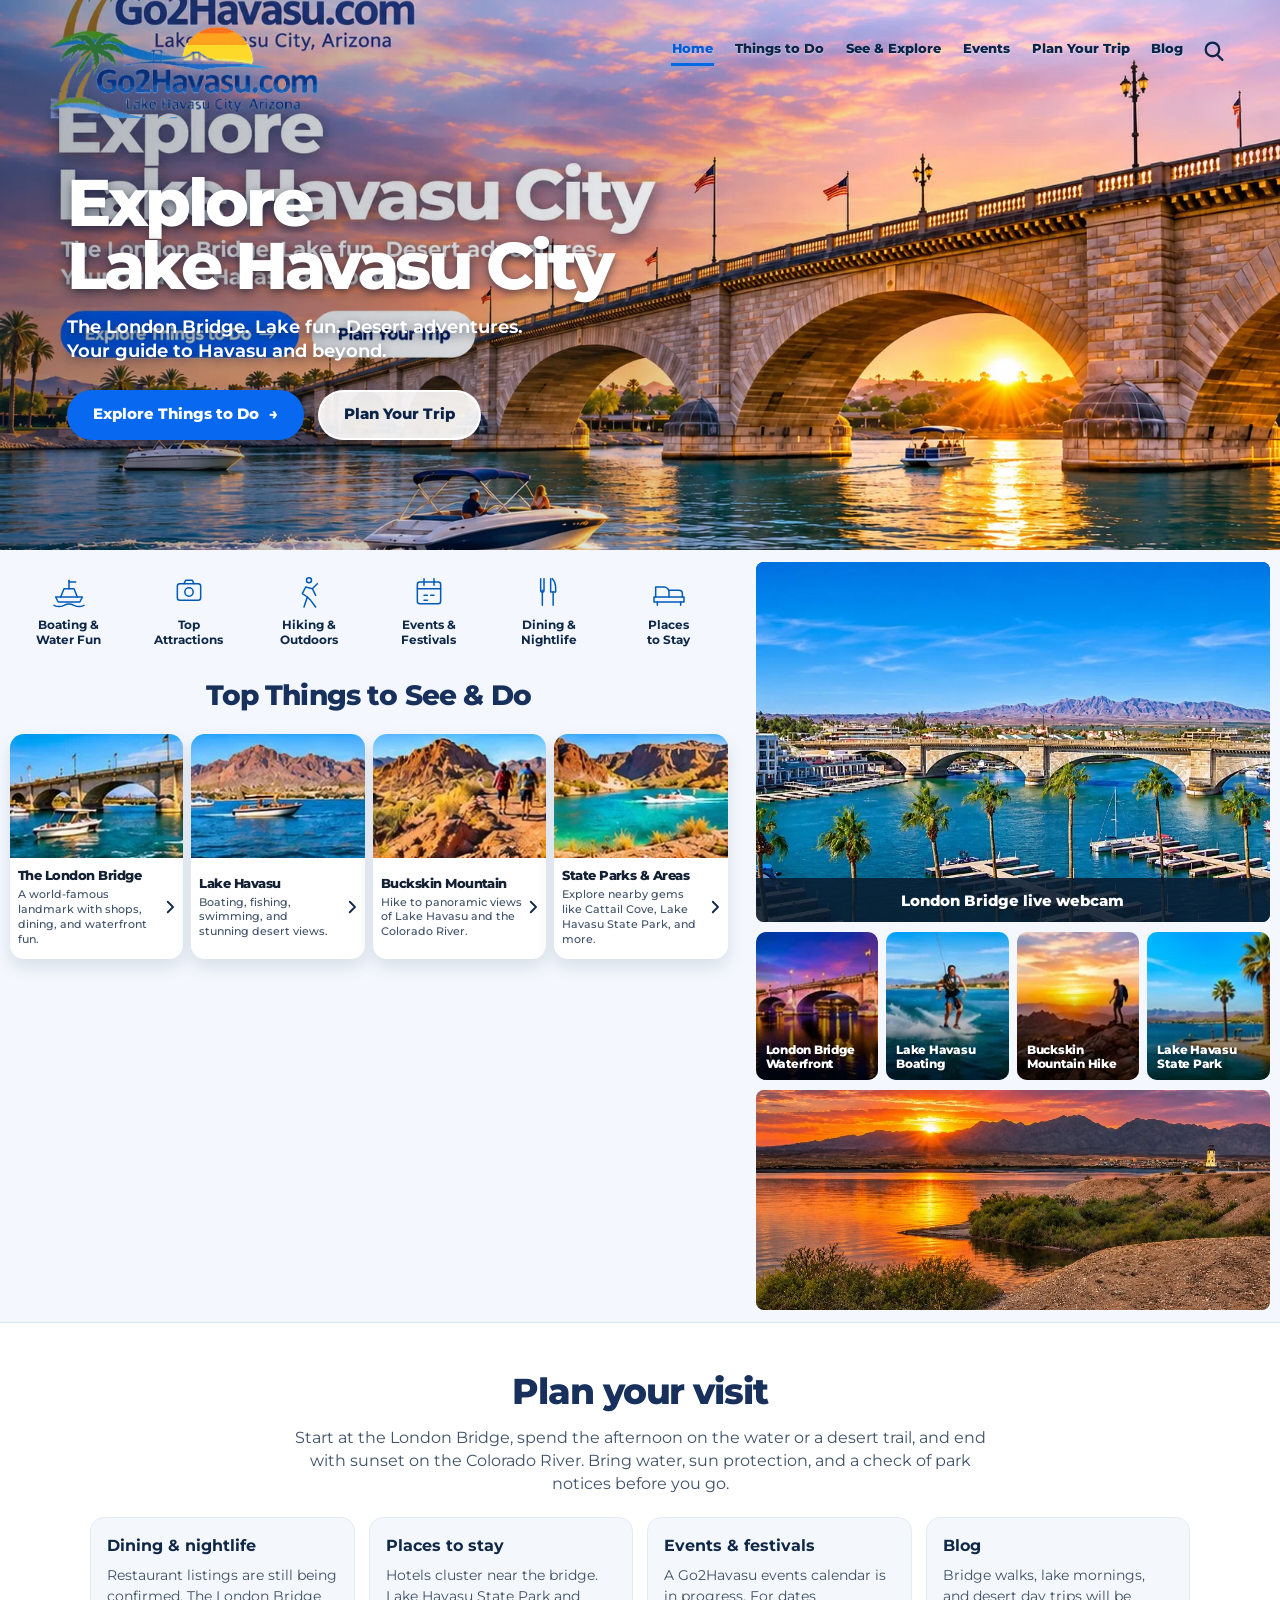
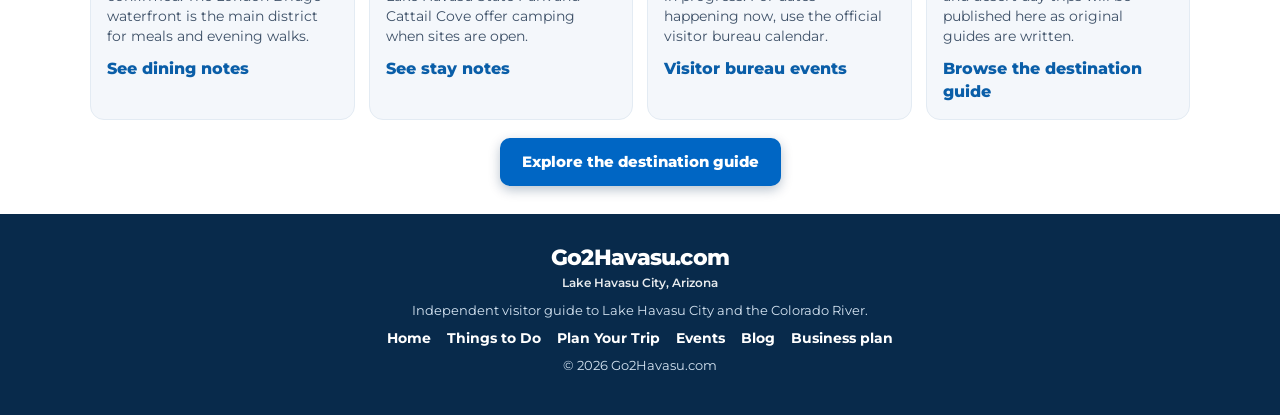
==== commit 770fefa1: "Render exact owner-approved Lake Havasu 3-boat hero, keep native semantic links" ====
--- a/index.html
+++ b/index.html
@@ -21,7 +21,7 @@
   <link rel="icon" href="/assets/favicon-32.png" type="image/png" sizes="32x32">
   <link rel="icon" href="/assets/favicon-48.png" type="image/png" sizes="48x48">
   <link rel="apple-touch-icon" href="/assets/apple-touch-icon.png">
-  <link rel="preload" as="image" href="/assets/images/hero-london-bridge-sunset.webp" type="image/webp" fetchpriority="high">
+  <link rel="preload" as="image" href="/assets/images/go2havasu-approved-hero.webp" type="image/webp" fetchpriority="high">
   <link rel="preconnect" href="https://fonts.googleapis.com">
   <link rel="preconnect" href="https://fonts.gstatic.com" crossorigin>
   <link href="https://fonts.googleapis.com/css2?family=Montserrat:wght@500;600;700;800&amp;display=swap" rel="stylesheet">
@@ -47,9 +47,8 @@
   <div class="page-frame">
     <section class="home-stage" aria-label="London Bridge, Lake Havasu at sunset">
       <picture class="home-stage-photo" aria-hidden="true">
-        <source srcset="/assets/images/hero-london-bridge-sunset.webp" type="image/webp">
-        <img src="/assets/images/hero-london-bridge-sunset.jpg"
-             alt="" width="912" height="480" fetchpriority="high" decoding="async">
+        <img src="/assets/images/go2havasu-approved-hero.webp"
+             alt="" width="1672" height="941" fetchpriority="high" decoding="async">
       </picture>
       <div class="home-stage-scrim" aria-hidden="true"></div>
       <header class="site-header home-header" role="banner">
--- a/header-blend.css
+++ b/header-blend.css
@@ -1,185 +1,325 @@
 /*
-  Go2Havasu: seamless original-photo header.
-  Scope: homepage header and only the top-edge blending of the original hero.
-  Both images below are already in Kevin's repository and are the SAME scene:
-  hero-london-bridge-sunset.webp = original unlettered photo with extra sky
-  explore-hero.webp = Kevin's original crop with title and CTA artwork.
-  Do not replace / modify the underlying bridge, boats, flags, sun or CTA art.
-*/
-
-/* The original photo has ~94px more sky (at 912px wide) than the
-   approved Explore crop. Match its scale to the current hero column. */
-.page-frame {
-  --havasu-photo-width: calc(min(100vw, 1680px) * 0.5798319);
-  --havasu-sky-height: calc(var(--havasu-photo-width) * 0.103);
-}
-@media (max-width: 1180px) {
-  .page-frame { --havasu-photo-width: min(100vw, 1680px); }
-}
-
-.home-header {
-  height: var(--havasu-sky-height);
-  min-height: 0;
-  align-items: flex-start;
-  padding: 0 14px;
+ * Go2Havasu: approved seamless photographic hero.
+ * One unmodified ORIGINAL London Bridge sunset photograph is rendered behind
+ * BOTH the brand and the live navigation. No secondary header background.
+ * The logo is a transparent asset. All menu items remain real HTML controls.
+ * Scoped to the homepage; guides, checkout, JS and secondary pages unchanged.
+ */
+.home-stage {
   position: relative;
   isolation: isolate;
-  overflow: visible;
-  /* The sky is a continuation of the ORIGINAL photo, not a synthetic gradient.
-     The overlay only fades out its edge into the separate right-column photo. */
-  background-color: #a9bbdf;
-  background-image:
-    linear-gradient(90deg,
-      transparent 0%,
-      transparent 48%,
-      rgba(165, 183, 218, .15) 53%,
-      rgba(165, 183, 218, .97) 59%,
-      #9dbde5 74%,
-      #6aade8 100%),
-    url('/assets/images/hero-london-bridge-sunset.webp');
-  background-repeat: no-repeat;
-  background-position: left top, left top;
-  background-size: 100% 100%, var(--havasu-photo-width) auto;
+  width: 100%;
+  height: clamp(520px, 43vw, 710px);
+  min-height: 520px;
+  overflow: hidden;
+  background: #668ebd;
+}
+.home-stage-photo,
+.home-stage-photo > img,
+.home-stage-scrim {
+  position: absolute;
+  inset: 0;
+  width: 100%;
+  height: 100%;
+}
+.home-stage-photo { z-index: 0; display: block; }
+.home-stage-photo img {
+  display: block;
+  width: 100%;
+  height: 100%;
+  object-fit: cover;
+  object-position: center 50%;
+}
+.home-stage-scrim {
+  z-index: 1;
+  pointer-events: none;
+  background:
+    linear-gradient(90deg, rgba(4,19,39,.33) 0%, rgba(4,19,39,.16) 36%, transparent 68%),
+    linear-gradient(180deg, rgba(240,245,255,.12), transparent 33%);
 }
 
-/* Remove the former synthetic color band at the lower header edge. */
-.home-header::before,
-.home-header::after { content: none; }
-
-/* The logo remains Kevin's ORIGINAL mark.
-   A light-color-key SVG filter knocks out the white rectangular matte
-   and pale-blue sky around it; the mask removes its baked lower photo strip.
-   This is NOT a flattened navigation graphic. */
-.home-header .brand {
-  position: absolute;
-  top: 0;
-  left: 6px;
-  z-index: 4;
-  margin: 0;
-  max-width: none;
-}
-.home-header .brand-art,
-.home-header .brand-art img {
-  display: block;
-  width: clamp(270px, 27vw, 370px);
-  height: auto;
-  max-width: none;
-}
-.home-header .brand-art {
-  mix-blend-mode: normal;
-  -webkit-mask-image: linear-gradient(to bottom, #000 0%, #000 69%, rgba(0,0,0,.88) 75%, transparent 88%);
-  mask-image: linear-gradient(to bottom, #000 0%, #000 69%, rgba(0,0,0,.88) 75%, transparent 88%);
-}
-.home-header .brand-art img { filter: url('#havasu-logo-matte-removal'); }
-
-/* Live menu is HTML links with real hrefs, search is a real button/dialog. */
-.home-header .header-nav {
-  display: flex;
+/* Header floats on the exact same photo as the hero content.
+ * This intentionally overrides Kevin's previous colored header band.
+ */
+.home-stage .home-header {
   position: relative;
   z-index: 5;
-  align-self: flex-start;
-  align-items: center;
-  gap: 5px;
-  min-width: 0;
-  margin: 0 0 0 clamp(285px, 29vw, 445px);
-  padding: 12px 0 0;
-}
-.home-header .main-nav {
-  position: static;
+  top: auto;
+  display: flex;
+  align-items: flex-start;
+  justify-content: space-between;
+  width: 100%;
+  min-height: 0;
+  height: auto;
+  padding: 18px clamp(20px, 3.7vw, 64px) 0;
+  margin: 0;
+  gap: 22px;
+  background: transparent;
+  background-image: none;
+  border: 0;
+  box-shadow: none;
+  isolation: auto;
+  overflow: visible;
+  container-type: normal;
+}
+.home-stage .home-header::before,
+.home-stage .home-header::after { content: none; display: none; }
+.home-stage .home-header .brand {
+  display: block;
+  position: relative;
+  z-index: 5;
+  top: auto;
+  left: auto;
+  flex: 0 0 auto;
+  width: clamp(260px, 22.5vw, 374px);
+  max-width: 30%;
+  height: auto;
+  margin: 0;
+  padding: 0;
+  line-height: 0;
+  background: transparent;
+}
+.home-stage .home-header .home-logo {
+  display: block;
+  width: 100%;
+  height: auto;
+  max-width: 100%;
+  mix-blend-mode: normal;
+  filter: none;
+  -webkit-mask-image: none;
+  mask-image: none;
+}
+.home-stage .home-header .header-nav {
+  position: relative;
+  z-index: 6;
   display: flex;
   flex: 0 1 auto;
   align-items: center;
-  justify-content: flex-start;
-  gap: clamp(6px, 1.05vw, 19px);
+  align-self: flex-start;
   min-width: 0;
+  margin: 0;
+  padding: 13px 0 0;
+  gap: clamp(5px, .8vw, 12px);
+}
+.home-stage .home-header .main-nav {
+  display: flex;
+  position: static;
+  flex: 0 1 auto;
+  align-items: center;
+  justify-content: flex-end;
+  gap: clamp(10px, 1.55vw, 26px);
+  margin: 0;
   padding: 0;
-}
-.home-header .main-nav a {
-  font-size: clamp(11.5px, 1.02vw, 16px);
-  padding: 8px 1px 7px;
+  min-width: 0;
+  background: transparent;
+  box-shadow: none;
+  border: 0;
+}
+.home-stage .home-header .main-nav a {
+  display: inline-block;
   white-space: nowrap;
-  text-shadow: 0 1px 3px rgba(235,244,255,.65);
-}
-.home-header .main-nav a[aria-current='page'] {
-  color: #0058ca;
+  font-size: clamp(12px, .99vw, 16px);
+  font-weight: 800;
+  color: #0b2448;
+  text-shadow: 0 1px 2px rgba(232,241,254,.65);
+  line-height: 1.4;
   border-radius: 0;
-  border-bottom: 3px solid #0058ca;
-}
-.home-header .nav-search {
+  border-bottom: 3px solid transparent;
+  padding: 6px 1px;
+}
+.home-stage .home-header .main-nav a:hover,
+.home-stage .home-header .main-nav a[aria-current="page"] {
+  color: #005ad4;
+  border-bottom-color: #0069e4;
+}
+.home-stage .home-header .nav-search {
   flex: 0 0 38px;
-  color: #112b4c;
-}
-.home-header .nav-search:hover,
-.home-header .main-nav a:hover { color: #0058ca; }
-.home-header .menu-toggle { z-index: 6; }
+  width: 38px;
+  height: 38px;
+  color: #0b2448;
+}
+.home-stage .home-header .nav-search svg { width: 25px; height: 25px; }
+.home-stage .home-header .menu-toggle { z-index: 8; }
 
-/* The first pixels of the existing hero crop fade up from the same raw photo.
-   Only its first 38px receive any opacity adjustment, removing a horizontal
-   seam without repainting the water, boats, bridge, sun, or graphic copy. */
-.home-header + main .hero.hero-art {
-  background-image: url('/assets/images/hero-london-bridge-sunset.webp');
-  background-repeat: no-repeat;
-  background-size: 100% auto;
-  background-position: left calc(0px - var(--havasu-sky-height));
-}
-.home-header + main .hero.hero-art > picture {
-  -webkit-mask-image: linear-gradient(to bottom, transparent 0px, rgba(0,0,0,.22) 12px, #000 38px);
-  mask-image: linear-gradient(to bottom, transparent 0px, rgba(0,0,0,.22) 12px, #000 38px);
-}
+/* The headline, intro and CTAs are real HTML, not baked into a photo. */
+.home-stage-content {
+  position: absolute;
+  z-index: 2;
+  top: 31%;
+  left: clamp(28px, 5.25vw, 90px);
+  width: min(720px, 56%);
+  color: #fff;
+  text-shadow: 0 3px 10px rgba(3,19,41,.56);
+}
+.home-stage-content h1 {
+  color: #fff;
+  font-family: var(--font);
+  font-size: clamp(48px, 5.15vw, 84px);
+  font-weight: 800;
+  letter-spacing: -.052em;
+  line-height: .96;
+  margin: 0 0 18px;
+}
+.home-stage-content p {
+  max-width: 640px;
+  font-size: clamp(17px, 1.4vw, 22px);
+  line-height: 1.35;
+  font-weight: 650;
+  margin: 0 0 26px;
+}
+.home-stage-actions {
+  display: flex;
+  flex-wrap: wrap;
+  align-items: center;
+  gap: 14px;
+  text-shadow: none;
+}
+.home-stage-actions a {
+  min-height: 50px;
+  padding: 12px 24px;
+  border-radius: 999px;
+  display: inline-flex;
+  align-items: center;
+  justify-content: center;
+  gap: 10px;
+  font-size: 15px;
+  line-height: 1.25;
+  font-weight: 800;
+  box-shadow: 0 5px 16px rgba(5,24,54,.20);
+}
+.home-stage-action-primary {
+  color: #fff;
+  background: #0868ef;
+  border: 2px solid #0868ef;
+}
+.home-stage-action-primary:hover { background: #0052be; border-color: #0052be; }
+.home-stage-action-secondary {
+  color: #0b2448;
+  background: rgba(255,255,255,.90);
+  border: 2px solid rgba(255,255,255,.96);
+}
+.home-stage-action-secondary:hover { background: #fff; }
 
+/* Keep the remaining original destination content directly below the hero,
+ * without the old blank first row reserved for the small hero. */
+.home-showcase {
+  grid-template-rows: none;
+  align-items: start;
+  background: #f4f8fe;
+}
+.home-showcase .col-main,
+.home-showcase .col-side {
+  display: flex;
+  flex-direction: column;
+  grid-row: auto;
+  gap: 0;
+}
+.home-showcase .col-side { gap: 10px; padding: 12px 10px; }
+.home-showcase .col-side .bridge-live { flex: 0 0 360px; height: 360px; }
+.home-showcase .col-side .sunset-banner { flex: 0 0 220px; height: 220px; }
+
+/* Preserve the site's menu handler, collapse only at its existing 860px JS breakpoint. */
 @media (min-width: 861px) and (max-width: 1180px) {
-  .home-header .brand-art,
-  .home-header .brand-art img { width: 274px; }
-  .home-header .header-nav {
-    margin-left: 290px;
-    padding-top: 12px;
-  }
-  .home-header .main-nav { gap: 7px; }
-  .home-header .main-nav a { font-size: 11.7px; }
-}
-
+  .home-stage .home-header { padding: 15px 20px 0; gap: 12px; }
+  .home-stage .home-header .brand { width: 242px; max-width: 28%; }
+  .home-stage .home-header .header-nav { padding-top: 11px; }
+  .home-stage .home-header .main-nav { gap: clamp(7px, .95vw, 11px); }
+  .home-stage .home-header .main-nav a { font-size: clamp(11px, 1vw, 13px); }
+  .home-stage .home-header .nav-search { flex-basis: 30px; width: 30px; }
+  .home-stage-content { width: min(590px, 62%); }
+}
 @media (max-width: 860px) {
-  .home-header {
-    position: relative; /* do not stick a header-colored rectangle over the photo */
-    padding: 0 12px;
-    min-height: 0;
-    height: var(--havasu-sky-height);
-  }
-  .home-header .brand { left: 8px; top: 0; max-width: none; }
-  .home-header .brand-art,
-  .home-header .brand-art img { width: min(58vw, 260px); height: auto; }
-  .home-header .header-nav {
-    position: static;
+  .home-stage {
+    height: clamp(540px, 90svh, 710px);
+    min-height: 540px;
+  }
+  .home-stage-photo img { object-position: 68% center; }
+  .home-stage-scrim {
+    background: linear-gradient(180deg,
+      rgba(5,21,45,.03) 0%,
+      rgba(5,21,45,.20) 28%,
+      rgba(5,21,45,.59) 75%,
+      rgba(5,21,45,.38) 100%);
+  }
+  .home-stage .home-header {
+    padding: 12px 16px 0;
+    align-items: flex-start;
+    position: relative;
+    gap: 0;
+  }
+  .home-stage .home-header .brand {
+    width: min(62vw, 270px);
+    max-width: calc(100% - 106px);
+  }
+  .home-stage .home-header .header-nav { display: contents; }
+  .home-stage .home-header .menu-toggle {
+    position: absolute;
+    display: inline-flex;
+    align-items: center;
+    justify-content: center;
+    right: 55px;
+    top: 16px;
     margin: 0;
-    padding: 0;
-    display: contents;
-  }
-  .home-header .main-nav {
+    width: 40px;
+    height: 40px;
+    border-radius: 8px;
+    background: rgba(255,255,255,.76);
+  }
+  .home-stage .home-header .nav-search {
+    position: absolute;
+    z-index: 8;
+    right: 12px;
+    top: 17px;
+    width: 39px;
+    height: 39px;
+    background: rgba(255,255,255,.76);
+    border-radius: 8px;
+  }
+  .home-stage .home-header .main-nav {
     display: none;
     position: absolute;
-    top: calc(100% + 6px);
-    left: 8px;
-    right: 8px;
+    top: 65px;
+    left: 14px;
+    right: 14px;
     z-index: 9;
+    width: auto;
     flex-direction: column;
+    align-items: stretch;
+    gap: 0;
     background: #fff;
-    gap: 0;
-    padding: 8px;
-    border-radius: 10px;
-    box-shadow: 0 14px 28px rgba(8, 30, 50, .2);
-  }
-  .home-header .main-nav.is-open { display: flex; }
-  .home-header .main-nav a { font-size: 16px; padding: 12px; }
-  .home-header .menu-toggle {
-    display: inline-flex;
-    position: absolute;
-    right: 51px;
-    top: 6px;
-  }
-  .home-header .nav-search {
-    position: absolute;
-    right: 8px;
-    top: 8px;
-    z-index: 6;
-  }
-}
+    padding: 9px;
+    border-radius: 12px;
+    box-shadow: 0 18px 38px rgba(6,28,54,.24);
+  }
+  .home-stage .home-header .main-nav.is-open { display: flex; }
+  .home-stage .home-header .main-nav a {
+    font-size: 16px;
+    border-bottom: 0;
+    padding: 12px 14px;
+    text-shadow: none;
+    border-radius: 8px;
+  }
+  .home-stage-content {
+    top: auto;
+    bottom: 9%;
+    left: 6%;
+    width: 88%;
+  }
+  .home-stage-content h1 { font-size: clamp(42px, 9vw, 62px); }
+  .home-stage-content p { font-size: 17px; line-height: 1.4; }
+  .home-stage-actions a { min-height: 47px; font-size: 14px; padding: 10px 16px; }
+  .home-showcase .col-side { padding: 0 12px 16px; }
+  .home-showcase .col-side .bridge-live { flex-basis: 320px; height: 320px; }
+}
+@media (max-width: 520px) {
+  .home-stage { height: min(720px, 90svh); min-height: 570px; }
+  .home-stage .home-header .brand { width: min(58vw, 235px); }
+  .home-stage-content { bottom: 8%; }
+  .home-stage-content h1 { font-size: clamp(37px, 10.2vw, 49px); }
+  .home-stage-content p { font-size: 15px; margin-bottom: 18px; }
+  .home-stage-actions { gap: 9px; }
+  .home-stage-actions a { padding: 9px 13px; font-size: 12.5px; }
+}
+@media (prefers-reduced-motion: reduce) {
+  .home-stage, .home-stage * { scroll-behavior: auto; }
+}
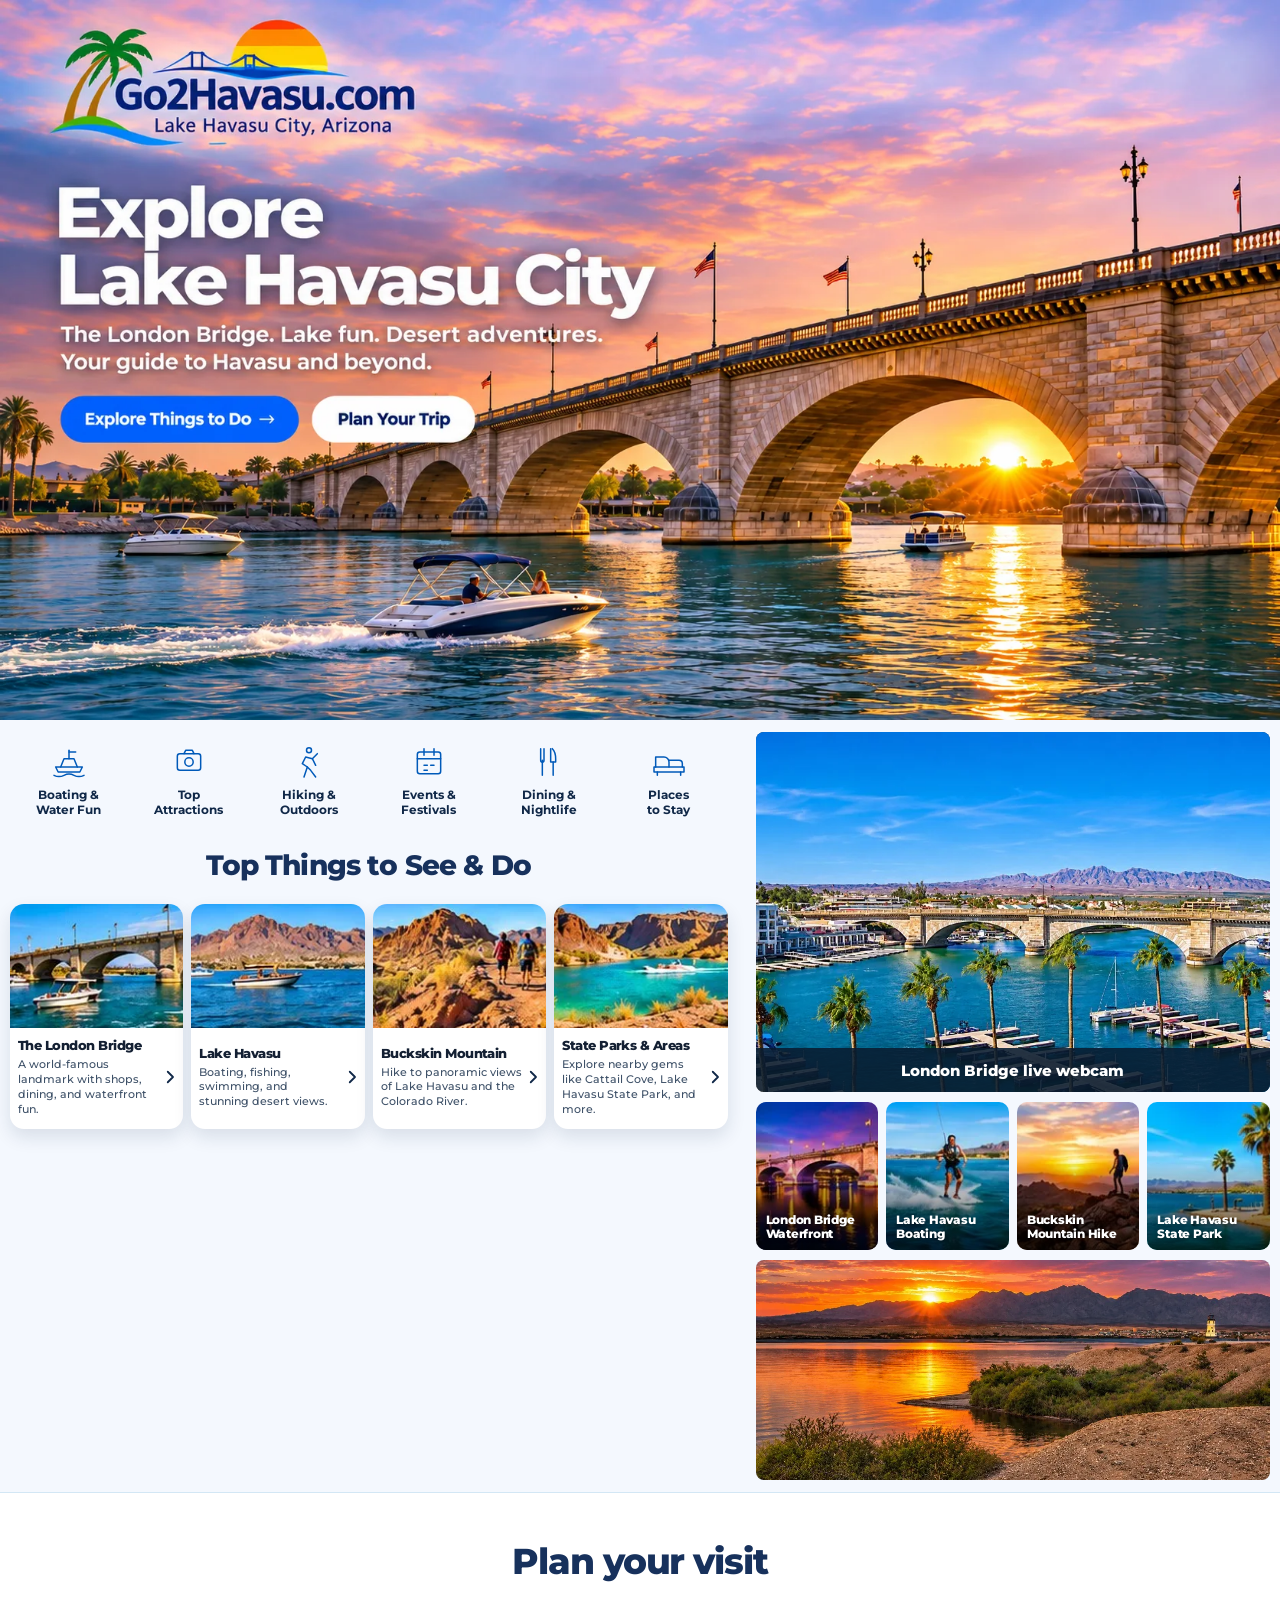
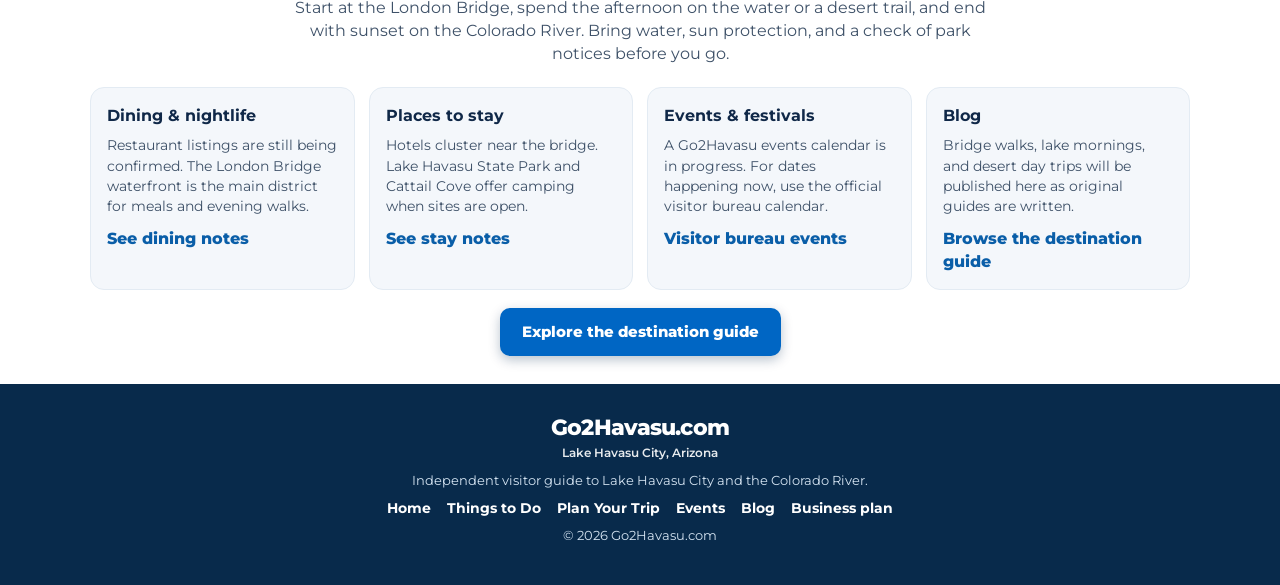
==== commit f6dd7f92: "Use menu-free owner-approved photo and actual live text navigation" ====
--- a/index.html
+++ b/index.html
@@ -21,7 +21,7 @@
   <link rel="icon" href="/assets/favicon-32.png" type="image/png" sizes="32x32">
   <link rel="icon" href="/assets/favicon-48.png" type="image/png" sizes="48x48">
   <link rel="apple-touch-icon" href="/assets/apple-touch-icon.png">
-  <link rel="preload" as="image" href="/assets/images/go2havasu-approved-hero.webp" type="image/webp" fetchpriority="high">
+  <link rel="preload" as="image" href="/assets/images/go2havasu-approved-navfree.webp" type="image/webp" fetchpriority="high">
   <link rel="preconnect" href="https://fonts.googleapis.com">
   <link rel="preconnect" href="https://fonts.gstatic.com" crossorigin>
   <link href="https://fonts.googleapis.com/css2?family=Montserrat:wght@500;600;700;800&amp;display=swap" rel="stylesheet">
@@ -47,7 +47,7 @@
   <div class="page-frame">
     <section class="home-stage" aria-label="London Bridge, Lake Havasu at sunset">
       <picture class="home-stage-photo" aria-hidden="true">
-        <img src="/assets/images/go2havasu-approved-hero.webp"
+        <img src="/assets/images/go2havasu-approved-navfree.webp"
              alt="" width="1672" height="941" fetchpriority="high" decoding="async">
       </picture>
       <div class="home-stage-scrim" aria-hidden="true"></div>
@@ -62,8 +62,8 @@
             <div class="header-nav">
             <nav class="main-nav" id="site-nav" aria-label="Main">
               <a href="/" aria-current="page">Home</a>
-              <a href="/things-to-do.html">Things to Do</a>
-              <a href="/#explore">See &amp; Explore</a>
+              <a href="/things-to-do.html">Things to Do <span class="nav-chevron" aria-hidden="true"></span></a>
+              <a href="/#explore">See &amp; Explore <span class="nav-chevron" aria-hidden="true"></span></a>
               <a href="/events.html">Events</a>
               <a href="/plan.html">Plan Your Trip</a>
               <a href="/blog.html">Blog</a>
--- a/header-blend.css
+++ b/header-blend.css
@@ -1,207 +1,224 @@
-/*
- * Go2Havasu: approved seamless photographic hero.
- * One unmodified ORIGINAL London Bridge sunset photograph is rendered behind
- * BOTH the brand and the live navigation. No secondary header background.
- * The logo is a transparent asset. All menu items remain real HTML controls.
- * Scoped to the homepage; guides, checkout, JS and secondary pages unchanged.
- */
+/* Owner-approved Go2Havasu homepage art, November 2026.
+   The exact three-boat sunset artwork is one continuous hero image.
+   This overlay provides real semantic links, accessible search and mobile navigation;
+   no painted header band, second sky, square matte or seam. */
 .home-stage {
   position: relative;
-  isolation: isolate;
-  width: 100%;
-  height: clamp(520px, 43vw, 710px);
-  min-height: 520px;
-  overflow: hidden;
-  background: #668ebd;
-}
-.home-stage-photo,
-.home-stage-photo > img,
-.home-stage-scrim {
-  position: absolute;
-  inset: 0;
-  width: 100%;
-  height: 100%;
-}
-.home-stage-photo { z-index: 0; display: block; }
-.home-stage-photo img {
-  display: block;
-  width: 100%;
-  height: 100%;
-  object-fit: cover;
-  object-position: center 50%;
-}
-.home-stage-scrim {
-  z-index: 1;
-  pointer-events: none;
-  background:
-    linear-gradient(90deg, rgba(4,19,39,.33) 0%, rgba(4,19,39,.16) 36%, transparent 68%),
-    linear-gradient(180deg, rgba(240,245,255,.12), transparent 33%);
-}
-
-/* Header floats on the exact same photo as the hero content.
- * This intentionally overrides Kevin's previous colored header band.
- */
-.home-stage .home-header {
-  position: relative;
-  z-index: 5;
-  top: auto;
-  display: flex;
-  align-items: flex-start;
-  justify-content: space-between;
-  width: 100%;
+  width: 100%;
+  aspect-ratio: 1672 / 941;
   min-height: 0;
   height: auto;
-  padding: 18px clamp(20px, 3.7vw, 64px) 0;
-  margin: 0;
-  gap: 22px;
+  overflow: hidden;
+  isolation: isolate;
+  background: #477fae;
+}
+.home-stage-photo,
+.home-stage-photo img {
+  position: absolute;
+  inset: 0;
+  display: block;
+  width: 100%;
+  height: 100%;
+}
+.home-stage-photo { z-index: 0; }
+.home-stage-photo img {
+  object-fit: fill;
+  object-position: center;
+}
+.home-stage .home-stage-scrim { display: none; }
+.home-stage .home-header {
+  position: absolute;
+  inset: 0;
+  z-index: 6;
+  width: 100%;
+  height: 100%;
+  min-height: 0;
+  margin: 0;
+  padding: 0;
+  display: block;
+  overflow: visible;
   background: transparent;
   background-image: none;
   border: 0;
   box-shadow: none;
   isolation: auto;
-  overflow: visible;
   container-type: normal;
+  pointer-events: none;
 }
 .home-stage .home-header::before,
-.home-stage .home-header::after { content: none; display: none; }
+.home-stage .home-header::after { display: none; content: none; }
 .home-stage .home-header .brand {
-  display: block;
-  position: relative;
+  position: absolute;
+  z-index: 8;
+  left: 3.3%;
+  top: 1.9%;
+  width: 29.7%;
+  height: 19%;
+  max-width: none;
+  padding: 0;
+  margin: 0;
+  display: block;
+  pointer-events: auto;
+  background: transparent;
+  border-radius: 5px;
+}
+.home-stage .home-header .home-logo {
+  width: 100%;
+  height: 100%;
+  opacity: 0;
+  filter: none;
+  display: block;
+}
+.home-stage .home-header .header-nav {
+  display: contents;
+  margin: 0;
+  padding: 0;
+}
+.home-stage .home-header .main-nav {
+  position: absolute;
+  z-index: 9;
+  inset: 0;
+  display: block;
+  width: 100%;
+  height: 100%;
+  margin: 0;
+  padding: 0;
+  pointer-events: none;
+  background: transparent;
+  border: 0;
+  box-shadow: none;
+}
+.home-stage .home-header .main-nav a {
+  position: absolute;
+  top: 8.0%;
+  height: 4.25%;
+  display: block;
+  padding: 0;
+  border: 0;
+  margin: 0;
+  border-radius: 0;
+  white-space: nowrap;
+  overflow: hidden;
+  pointer-events: auto;
+  /* The approved visual typography is preserved in the photograph.
+     Actual anchor text remains in the DOM for keyboard and screen-reader use. */
+  color: transparent;
+  -webkit-text-fill-color: transparent;
+  text-shadow: none;
+  background: transparent;
+  font-size: clamp(12px, 1.15vw, 19px);
+  line-height: 1.4;
+  font-weight: 800;
+}
+.home-stage .home-header .main-nav a:nth-child(1) { left: 37.0%; width: 6.2%; }
+.home-stage .home-header .main-nav a:nth-child(2) { left: 44.4%; width: 10.5%; }
+.home-stage .home-header .main-nav a:nth-child(3) { left: 56.3%; width: 11.7%; }
+.home-stage .home-header .main-nav a:nth-child(4) { left: 69.5%; width: 6.0%; }
+.home-stage .home-header .main-nav a:nth-child(5) { left: 76.7%; width: 11.2%; }
+.home-stage .home-header .main-nav a:nth-child(6) { left: 88.6%; width: 5.0%; }
+.home-stage .home-header .main-nav a:hover::after,
+.home-stage .home-header .main-nav a:focus-visible::after {
+  content: "";
+  position: absolute;
+  bottom: 2px;
+  left: 4px;
+  right: 4px;
+  height: 3px;
+  border-radius: 999px;
+  background: #0866ef;
+}
+.home-stage .home-header .main-nav a:focus-visible,
+.home-stage .home-header .brand:focus-visible,
+.home-stage .home-header .nav-search:focus-visible,
+.home-stage .home-header .menu-toggle:focus-visible {
+  outline: 3px solid #ffbf00;
+  outline-offset: 2px;
+}
+.home-stage .home-header .nav-search {
+  position: absolute;
+  z-index: 9;
+  left: 94.1%;
+  top: 7.3%;
+  width: 3.2%;
+  height: 4.9%;
+  min-width: 34px;
+  border: 0;
+  padding: 0;
+  margin: 0;
+  display: block;
+  background: transparent;
+  pointer-events: auto;
+  color: transparent;
+  cursor: pointer;
+}
+.home-stage .home-header .nav-search svg { opacity: 0; }
+.home-stage .home-header .menu-toggle { display: none; }
+
+/* Visual copy matches the approved photograph exactly.
+   Real H1, description and CTA anchor text remain accessible in the DOM. */
+.home-stage-content {
+  position: absolute;
   z-index: 5;
-  top: auto;
-  left: auto;
-  flex: 0 0 auto;
-  width: clamp(260px, 22.5vw, 374px);
-  max-width: 30%;
-  height: auto;
-  margin: 0;
-  padding: 0;
-  line-height: 0;
-  background: transparent;
-}
-.home-stage .home-header .home-logo {
-  display: block;
-  width: 100%;
-  height: auto;
-  max-width: 100%;
-  mix-blend-mode: normal;
-  filter: none;
-  -webkit-mask-image: none;
-  mask-image: none;
-}
-.home-stage .home-header .header-nav {
-  position: relative;
-  z-index: 6;
-  display: flex;
-  flex: 0 1 auto;
-  align-items: center;
-  align-self: flex-start;
-  min-width: 0;
-  margin: 0;
-  padding: 13px 0 0;
-  gap: clamp(5px, .8vw, 12px);
-}
-.home-stage .home-header .main-nav {
-  display: flex;
+  inset: 0;
+  width: 100%;
+  max-width: none;
+  height: 100%;
+  padding: 0;
+  margin: 0;
+  pointer-events: none;
+  color: transparent;
+  text-shadow: none;
+}
+.home-stage-content h1,
+.home-stage-content p {
+  position: absolute;
+  width: 1px;
+  height: 1px;
+  overflow: hidden;
+  white-space: nowrap;
+  clip-path: inset(50%);
+  margin: 0;
+  padding: 0;
+  border: 0;
+}
+.home-stage-actions {
   position: static;
-  flex: 0 1 auto;
-  align-items: center;
-  justify-content: flex-end;
-  gap: clamp(10px, 1.55vw, 26px);
-  margin: 0;
-  padding: 0;
-  min-width: 0;
+  display: contents;
+  padding: 0;
+  margin: 0;
+  pointer-events: none;
+}
+.home-stage-actions a {
+  position: absolute;
+  z-index: 7;
+  top: 54.1%;
+  display: block;
+  height: 6.8%;
+  min-height: 0;
+  margin: 0;
+  padding: 0;
+  border: 0;
+  border-radius: 999px;
+  overflow: hidden;
+  color: transparent;
+  -webkit-text-fill-color: transparent;
+  text-shadow: none;
   background: transparent;
   box-shadow: none;
-  border: 0;
-}
-.home-stage .home-header .main-nav a {
-  display: inline-block;
-  white-space: nowrap;
-  font-size: clamp(12px, .99vw, 16px);
-  font-weight: 800;
-  color: #0b2448;
-  text-shadow: 0 1px 2px rgba(232,241,254,.65);
-  line-height: 1.4;
-  border-radius: 0;
-  border-bottom: 3px solid transparent;
-  padding: 6px 1px;
-}
-.home-stage .home-header .main-nav a:hover,
-.home-stage .home-header .main-nav a[aria-current="page"] {
-  color: #005ad4;
-  border-bottom-color: #0069e4;
-}
-.home-stage .home-header .nav-search {
-  flex: 0 0 38px;
-  width: 38px;
-  height: 38px;
-  color: #0b2448;
-}
-.home-stage .home-header .nav-search svg { width: 25px; height: 25px; }
-.home-stage .home-header .menu-toggle { z-index: 8; }
+  pointer-events: auto;
+}
+.home-stage-actions a span { color: transparent; }
+.home-stage-actions .home-stage-action-primary { left: 4.55%; width: 18.6%; }
+.home-stage-actions .home-stage-action-secondary { left: 24.1%; width: 12.7%; }
+.home-stage-actions a:hover {
+  box-shadow: 0 0 0 4px rgba(255,255,255,.55);
+}
+.home-stage-actions a:focus-visible {
+  outline: 4px solid #ffbf00;
+  outline-offset: 2px;
+}
 
-/* The headline, intro and CTAs are real HTML, not baked into a photo. */
-.home-stage-content {
-  position: absolute;
-  z-index: 2;
-  top: 31%;
-  left: clamp(28px, 5.25vw, 90px);
-  width: min(720px, 56%);
-  color: #fff;
-  text-shadow: 0 3px 10px rgba(3,19,41,.56);
-}
-.home-stage-content h1 {
-  color: #fff;
-  font-family: var(--font);
-  font-size: clamp(48px, 5.15vw, 84px);
-  font-weight: 800;
-  letter-spacing: -.052em;
-  line-height: .96;
-  margin: 0 0 18px;
-}
-.home-stage-content p {
-  max-width: 640px;
-  font-size: clamp(17px, 1.4vw, 22px);
-  line-height: 1.35;
-  font-weight: 650;
-  margin: 0 0 26px;
-}
-.home-stage-actions {
-  display: flex;
-  flex-wrap: wrap;
-  align-items: center;
-  gap: 14px;
-  text-shadow: none;
-}
-.home-stage-actions a {
-  min-height: 50px;
-  padding: 12px 24px;
-  border-radius: 999px;
-  display: inline-flex;
-  align-items: center;
-  justify-content: center;
-  gap: 10px;
-  font-size: 15px;
-  line-height: 1.25;
-  font-weight: 800;
-  box-shadow: 0 5px 16px rgba(5,24,54,.20);
-}
-.home-stage-action-primary {
-  color: #fff;
-  background: #0868ef;
-  border: 2px solid #0868ef;
-}
-.home-stage-action-primary:hover { background: #0052be; border-color: #0052be; }
-.home-stage-action-secondary {
-  color: #0b2448;
-  background: rgba(255,255,255,.90);
-  border: 2px solid rgba(255,255,255,.96);
-}
-.home-stage-action-secondary:hover { background: #fff; }
-
-/* Keep the remaining original destination content directly below the hero,
- * without the old blank first row reserved for the small hero. */
+/* Keep the existing content and links below the full-bleed photo. */
 .home-showcase {
   grid-template-rows: none;
   align-items: start;
@@ -212,114 +229,215 @@
   display: flex;
   flex-direction: column;
   grid-row: auto;
+  min-width: 0;
   gap: 0;
 }
 .home-showcase .col-side { gap: 10px; padding: 12px 10px; }
 .home-showcase .col-side .bridge-live { flex: 0 0 360px; height: 360px; }
 .home-showcase .col-side .sunset-banner { flex: 0 0 220px; height: 220px; }
 
-/* Preserve the site's menu handler, collapse only at its existing 860px JS breakpoint. */
-@media (min-width: 861px) and (max-width: 1180px) {
-  .home-stage .home-header { padding: 15px 20px 0; gap: 12px; }
-  .home-stage .home-header .brand { width: 242px; max-width: 28%; }
-  .home-stage .home-header .header-nav { padding-top: 11px; }
-  .home-stage .home-header .main-nav { gap: clamp(7px, .95vw, 11px); }
-  .home-stage .home-header .main-nav a { font-size: clamp(11px, 1vw, 13px); }
-  .home-stage .home-header .nav-search { flex-basis: 30px; width: 30px; }
-  .home-stage-content { width: min(590px, 62%); }
-}
 @media (max-width: 860px) {
+  /* Crop to the bridge, sun and water; show a truly live mobile menu. */
   .home-stage {
-    height: clamp(540px, 90svh, 710px);
-    min-height: 540px;
-  }
-  .home-stage-photo img { object-position: 68% center; }
-  .home-stage-scrim {
+    height: min(760px, max(590px, 90svh));
+    min-height: 590px;
+    aspect-ratio: auto;
+  }
+  .home-stage-photo img {
+    width: 100%;
+    height: 100%;
+    object-fit: cover;
+    object-position: 77% center;
+  }
+  .home-stage::after {
+    content: "";
+    position: absolute;
+    inset: 0;
+    z-index: 1;
+    pointer-events: none;
     background: linear-gradient(180deg,
-      rgba(5,21,45,.03) 0%,
-      rgba(5,21,45,.20) 28%,
-      rgba(5,21,45,.59) 75%,
-      rgba(5,21,45,.38) 100%);
+      rgba(8,29,54,.18) 0%,
+      rgba(8,29,54,.11) 32%,
+      rgba(8,29,54,.6) 70%,
+      rgba(8,29,54,.5) 100%);
   }
   .home-stage .home-header {
-    padding: 12px 16px 0;
-    align-items: flex-start;
-    position: relative;
-    gap: 0;
+    position: absolute;
+    inset: 0;
+    height: 100%;
+    display: block;
+    z-index: 12;
   }
   .home-stage .home-header .brand {
-    width: min(62vw, 270px);
-    max-width: calc(100% - 106px);
-  }
-  .home-stage .home-header .header-nav { display: contents; }
+    left: 14px;
+    top: 8px;
+    width: min(55vw, 244px);
+    height: auto;
+    min-height: 85px;
+    border-radius: 0;
+  }
+  .home-stage .home-header .home-logo {
+    display: block;
+    height: auto;
+    opacity: 1;
+    filter: saturate(1.32) contrast(1.28)
+      drop-shadow(0 1px 2px rgba(255,255,255,.85));
+  }
   .home-stage .home-header .menu-toggle {
+    display: inline-flex;
     position: absolute;
+    z-index: 13;
+    top: 17px;
+    right: 60px;
+    width: 40px;
+    height: 40px;
+    justify-content: center;
+    align-items: center;
+    border-radius: 10px;
+    background: rgba(255,255,255,.85);
+    pointer-events: auto;
+  }
+  .home-stage .home-header .nav-search {
+    display: flex;
+    align-items: center;
+    justify-content: center;
+    left: auto;
+    top: 17px;
+    right: 12px;
+    width: 40px;
+    height: 40px;
+    min-width: 40px;
+    border-radius: 10px;
+    background: rgba(255,255,255,.85);
+    color: #102848;
+  }
+  .home-stage .home-header .nav-search svg { opacity: 1; width: 22px; height: 22px; }
+  .home-stage .home-header .main-nav {
+    position: absolute;
+    top: 70px;
+    left: 12px;
+    right: 12px;
+    width: auto;
+    height: auto;
+    display: none;
+    padding: 8px;
+    margin: 0;
+    z-index: 14;
+    background: #fff;
+    border-radius: 12px;
+    box-shadow: 0 20px 45px rgba(2,23,47,.26);
+    pointer-events: auto;
+  }
+  .home-stage .home-header .main-nav.is-open { display: flex; flex-direction: column; }
+  .home-stage .home-header .main-nav a {
+    position: static;
+    width: 100%;
+    height: auto;
+    overflow: visible;
+    padding: 12px 14px;
+    font-size: 16px;
+    line-height: 1.35;
+    font-weight: 800;
+    border-radius: 8px;
+    color: #102848;
+    -webkit-text-fill-color: #102848;
+  }
+  .home-stage .home-header .main-nav a:hover,
+  .home-stage .home-header .main-nav a[aria-current="page"] {
+    background: #e9f3ff;
+    color: #0057b5;
+    -webkit-text-fill-color: #0057b5;
+  }
+  .home-stage-content {
+    inset: auto 5.5% 7%;
+    width: 89%;
+    max-width: none;
+    height: auto;
+    pointer-events: none;
+    z-index: 6;
+    color: #fff;
+    text-shadow: 0 2px 8px rgba(0,0,0,.55);
+  }
+  .home-stage-content h1,
+  .home-stage-content p {
+    position: static;
+    width: auto;
+    height: auto;
+    clip-path: none;
+    overflow: visible;
+    white-space: normal;
+    color: #fff;
+    margin: 0 0 12px;
+    padding: 0;
+  }
+  .home-stage-content h1 {
+    font-size: clamp(40px, 8.5vw, 64px);
+    font-weight: 800;
+    line-height: .98;
+    letter-spacing: -.04em;
+  }
+  .home-stage-content p { font-size: 16px; line-height: 1.42; margin-bottom: 20px; }
+  .home-stage-actions {
+    position: static;
+    display: flex;
+    flex-wrap: wrap;
+    align-items: stretch;
+    gap: 10px;
+  }
+  .home-stage-actions a {
+    position: static;
     display: inline-flex;
     align-items: center;
     justify-content: center;
-    right: 55px;
-    top: 16px;
-    margin: 0;
-    width: 40px;
-    height: 40px;
-    border-radius: 8px;
-    background: rgba(255,255,255,.76);
-  }
-  .home-stage .home-header .nav-search {
+    width: auto!important;
+    height: auto;
+    min-height: 46px;
+    padding: 12px 16px;
+    font-size: 13px;
+    font-weight: 800;
+    line-height: 1.25;
+    color: #fff;
+    -webkit-text-fill-color: #fff;
+    text-shadow: none;
+  }
+  .home-stage-actions a span { color: inherit; }
+  .home-stage-actions .home-stage-action-primary { background: #0868ee; }
+  .home-stage-actions .home-stage-action-secondary {
+    background: #fff;
+    color: #102848;
+    -webkit-text-fill-color: #102848;
+  }
+  .home-showcase .col-side { padding: 0 12px 16px; }
+  .home-showcase .col-side .bridge-live { flex: 0 0 320px; height: 320px; }
+}
+@media (max-width: 420px) {
+  .home-stage .home-header .brand { width: min(53vw, 205px); }
+  .home-stage-content h1 { font-size: 39px; }
+  .home-stage-content p { font-size: 14px; }
+  .home-stage-actions a { font-size: 12px; padding: 11px 12px; }
+}
+
+/* On narrow screens, hide the desktop lettering baked into the approved art
+   with a feathered sky veil. The mobile wordmark, hamburger, search, and menu
+   are real elements drawn above it. No rectangular edge. */
+@media (max-width: 860px) {
+  .home-stage::before {
+    content: "";
     position: absolute;
-    z-index: 8;
-    right: 12px;
-    top: 17px;
-    width: 39px;
-    height: 39px;
-    background: rgba(255,255,255,.76);
-    border-radius: 8px;
-  }
-  .home-stage .home-header .main-nav {
-    display: none;
-    position: absolute;
-    top: 65px;
-    left: 14px;
-    right: 14px;
-    z-index: 9;
-    width: auto;
-    flex-direction: column;
-    align-items: stretch;
-    gap: 0;
-    background: #fff;
-    padding: 9px;
-    border-radius: 12px;
-    box-shadow: 0 18px 38px rgba(6,28,54,.24);
-  }
-  .home-stage .home-header .main-nav.is-open { display: flex; }
-  .home-stage .home-header .main-nav a {
-    font-size: 16px;
-    border-bottom: 0;
-    padding: 12px 14px;
-    text-shadow: none;
-    border-radius: 8px;
-  }
-  .home-stage-content {
-    top: auto;
-    bottom: 9%;
-    left: 6%;
-    width: 88%;
-  }
-  .home-stage-content h1 { font-size: clamp(42px, 9vw, 62px); }
-  .home-stage-content p { font-size: 17px; line-height: 1.4; }
-  .home-stage-actions a { min-height: 47px; font-size: 14px; padding: 10px 16px; }
-  .home-showcase .col-side { padding: 0 12px 16px; }
-  .home-showcase .col-side .bridge-live { flex-basis: 320px; height: 320px; }
-}
-@media (max-width: 520px) {
-  .home-stage { height: min(720px, 90svh); min-height: 570px; }
-  .home-stage .home-header .brand { width: min(58vw, 235px); }
-  .home-stage-content { bottom: 8%; }
-  .home-stage-content h1 { font-size: clamp(37px, 10.2vw, 49px); }
-  .home-stage-content p { font-size: 15px; margin-bottom: 18px; }
-  .home-stage-actions { gap: 9px; }
-  .home-stage-actions a { padding: 9px 13px; font-size: 12.5px; }
-}
-@media (prefers-reduced-motion: reduce) {
-  .home-stage, .home-stage * { scroll-behavior: auto; }
-}
+    z-index: 10;
+    left: 0;
+    right: 0;
+    top: 0;
+    height: 154px;
+    pointer-events: none;
+    background: linear-gradient(180deg,
+      rgba(139,174,232,.75) 0%,
+      rgba(160,181,226,.69) 55%,
+      rgba(166,185,226,.12) 87%,
+      transparent 100%);
+    -webkit-backdrop-filter: blur(16px);
+    backdrop-filter: blur(16px);
+    -webkit-mask-image: linear-gradient(#000 0%, #000 56%, transparent 100%);
+    mask-image: linear-gradient(#000 0%, #000 56%, transparent 100%);
+  }
+}
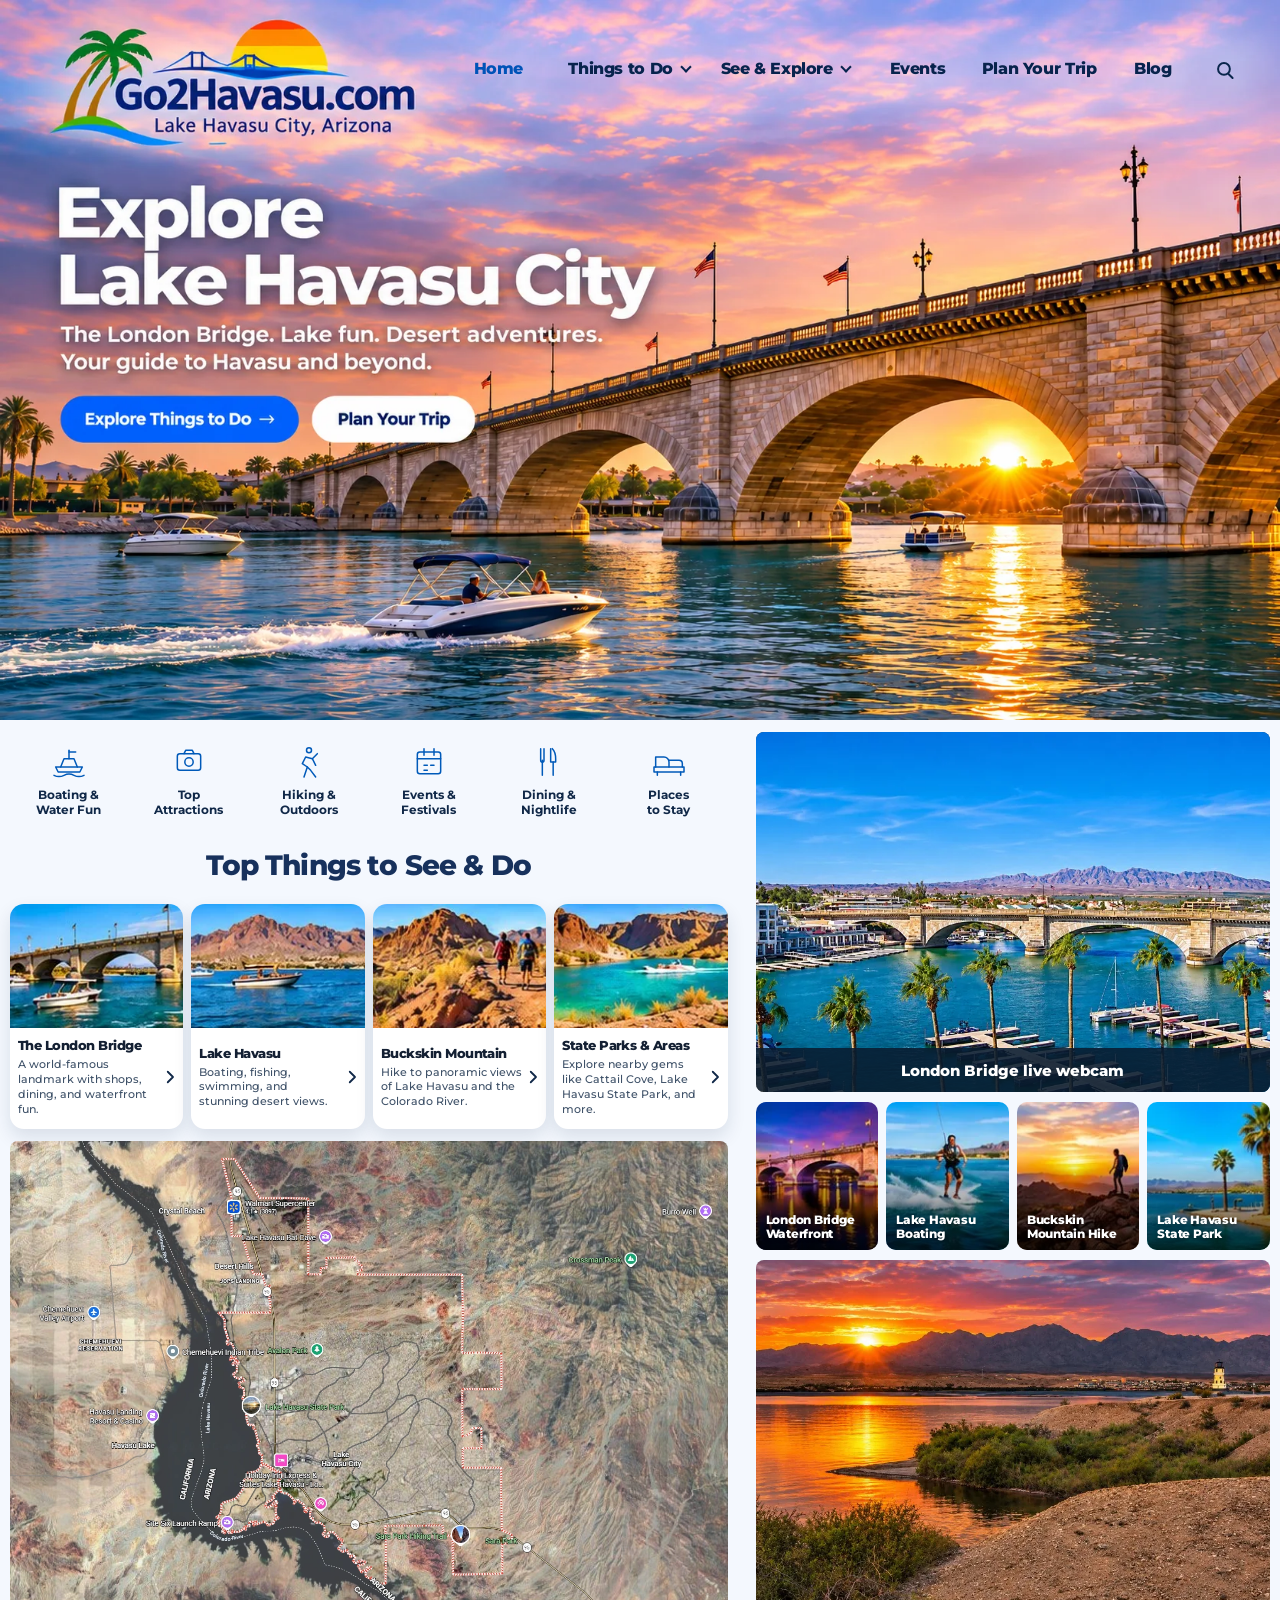
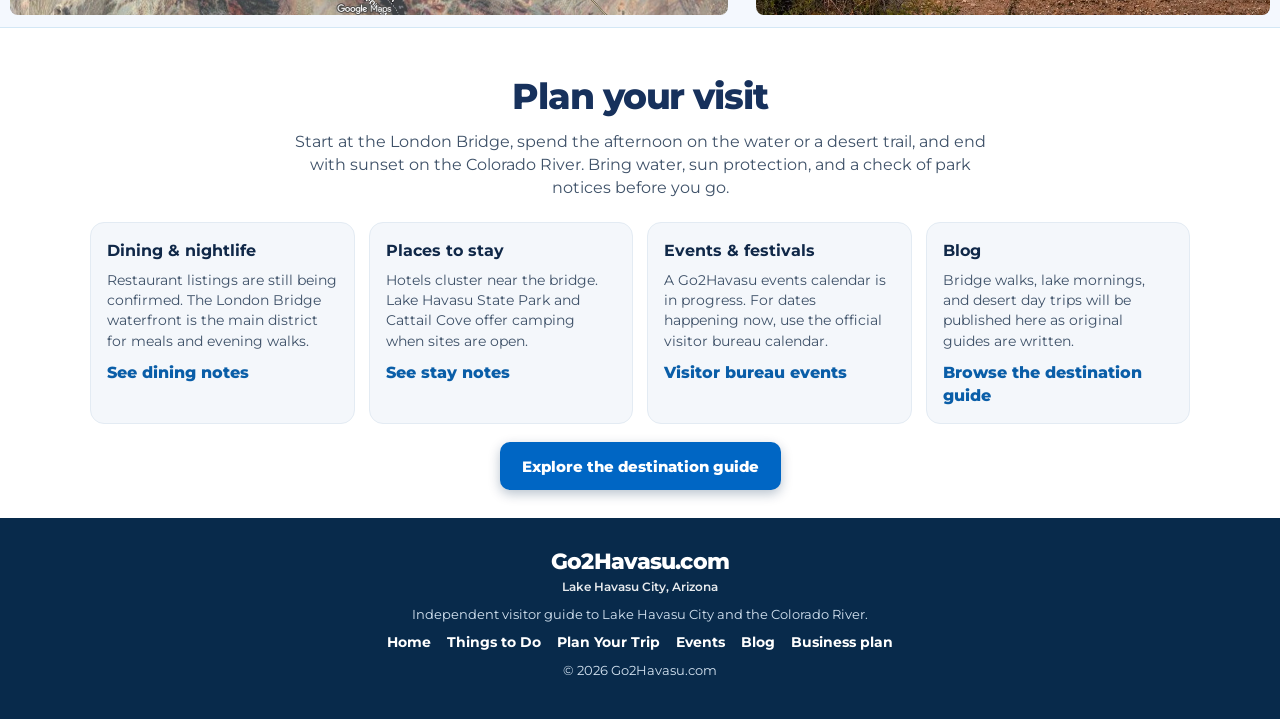
==== commit 88d23849: "Add Lake Havasu map below homepage attractions" ====
--- a/index.html
+++ b/index.html
@@ -161,6 +161,9 @@
                 </span>
               </a>
             </div>
+            <img class="attractions-map" src="/assets/images/lake-havasu-map.webp"
+                 alt="Satellite map of Lake Havasu City and the Colorado River, showing Lake Havasu State Park and Sara Park."
+                 width="1345" height="889" loading="lazy" decoding="async">
           </section>
         </div>
 
--- a/header-blend.css
+++ b/header-blend.css
@@ -116,16 +116,14 @@
 .home-stage .home-header .main-nav a:nth-child(4) { left: 69.5%; width: 6.0%; }
 .home-stage .home-header .main-nav a:nth-child(5) { left: 76.7%; width: 11.2%; }
 .home-stage .home-header .main-nav a:nth-child(6) { left: 88.6%; width: 5.0%; }
-.home-stage .home-header .main-nav a:hover::after,
-.home-stage .home-header .main-nav a:focus-visible::after {
-  content: "";
-  position: absolute;
-  bottom: 2px;
-  left: 4px;
-  right: 4px;
-  height: 3px;
-  border-radius: 999px;
-  background: #0866ef;
+/* Keep the blue hover state and clickable links; remove only link underlining. 
+   Keyboard focus retains its existing high-visibility outline. */
+.home-stage .home-header .main-nav a:hover,
+.home-stage .home-header .main-nav a:focus-visible,
+.home-stage .home-header .brand:hover,
+.home-stage .home-header .brand:focus-visible {
+  text-decoration: none;
+  text-decoration-line: none;
 }
 .home-stage .home-header .main-nav a:focus-visible,
 .home-stage .home-header .brand:focus-visible,
@@ -235,6 +233,19 @@
 .home-showcase .col-side { gap: 10px; padding: 12px 10px; }
 .home-showcase .col-side .bridge-live { flex: 0 0 360px; height: 360px; }
 .home-showcase .col-side .sunset-banner { flex: 0 0 220px; height: 220px; }
+
+.attractions-map {
+  display: block;
+  width: 100%;
+  height: auto;
+  margin: 12px 0;
+  border-radius: 8px;
+}
+
+@media (min-width: 1181px) {
+  .home-showcase .col-side { align-self: stretch; }
+  .home-showcase .col-side .sunset-banner { flex: 1 0 220px; }
+}
 
 @media (max-width: 860px) {
   /* Crop to the bridge, sun and water; show a truly live mobile menu. */
@@ -441,3 +452,54 @@
     mask-image: linear-gradient(#000 0%, #000 56%, transparent 100%);
   }
 }
+
+/* Approved dynamic navigation: actual rendered HTML text, not image lettering. */
+.home-stage .home-header .nav-chevron {
+  display: inline-block;
+  vertical-align: 3px;
+  width: 8px;
+  height: 8px;
+  margin-left: 5px;
+  border-right: 2px solid currentColor;
+  border-bottom: 2px solid currentColor;
+  transform: rotate(45deg);
+}
+@media (min-width: 861px) {
+  .home-stage .home-header .main-nav a {
+    color: #08234d;
+    -webkit-text-fill-color: #08234d;
+    font-size: clamp(12px, 1.24vw, 21px);
+    font-weight: 800;
+    letter-spacing: -.024em;
+    line-height: 1.35;
+    top: 8.0%;
+    height: auto;
+    overflow: visible;
+    text-shadow: 0 1px 2px rgba(218,232,251,.2);
+  }
+  .home-stage .home-header .main-nav a:nth-child(1) {
+    color: #0053b8;
+    -webkit-text-fill-color: #0053b8;
+  }
+  .home-stage .home-header .nav-search {
+    color: #09264c;
+  }
+  .home-stage .home-header .nav-search svg {
+    opacity: 1;
+    width: min(1.7vw, 28px);
+    height: min(1.7vw, 28px);
+    max-width: none;
+    display: block;
+    margin: auto;
+  }
+  .home-stage .home-header .main-nav a:hover,
+  .home-stage .home-header .main-nav a:focus-visible {
+    color: #0053b8;
+    -webkit-text-fill-color: #0053b8;
+  }
+}
+/* The photo has no baked nav typography on either viewport. No masking veil. */
+@media (max-width: 860px) {
+  .home-stage::before { display: none!important; }
+  .home-stage .home-header .nav-chevron { margin-left: 8px; }
+}
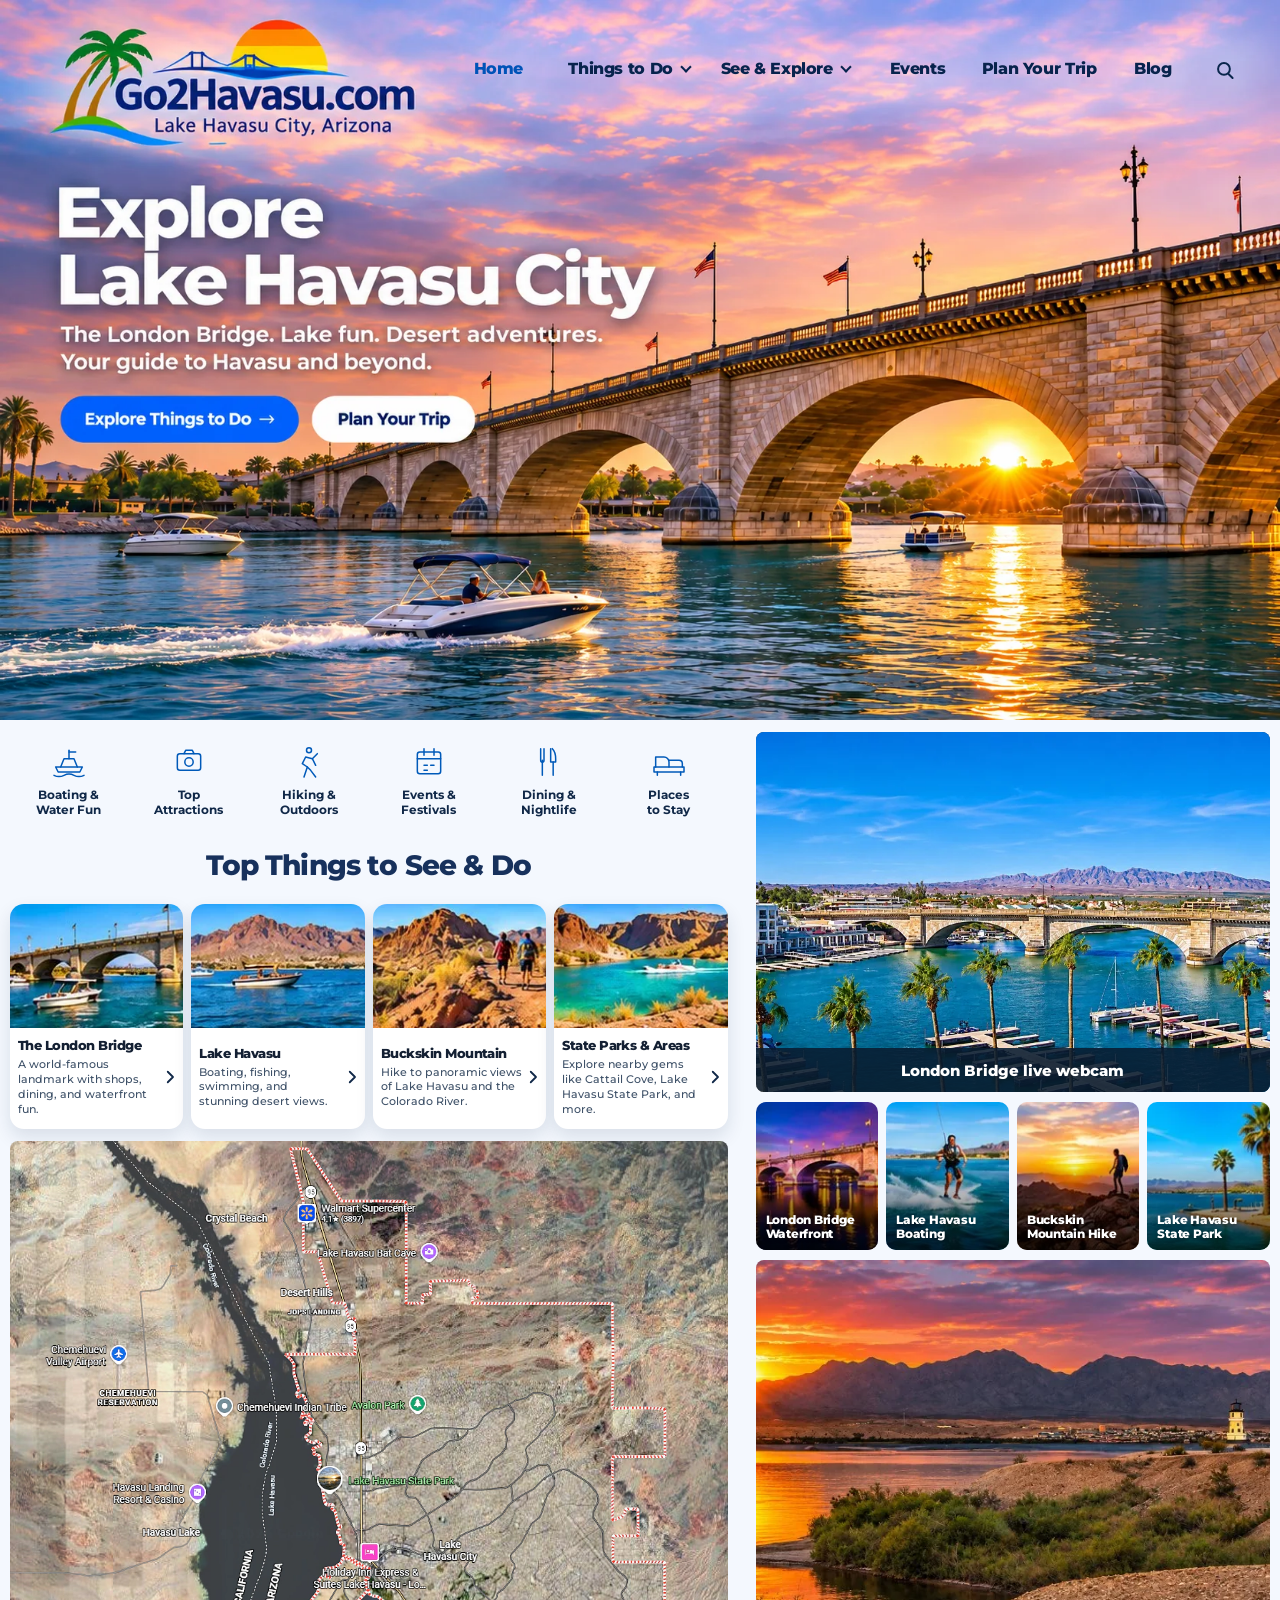
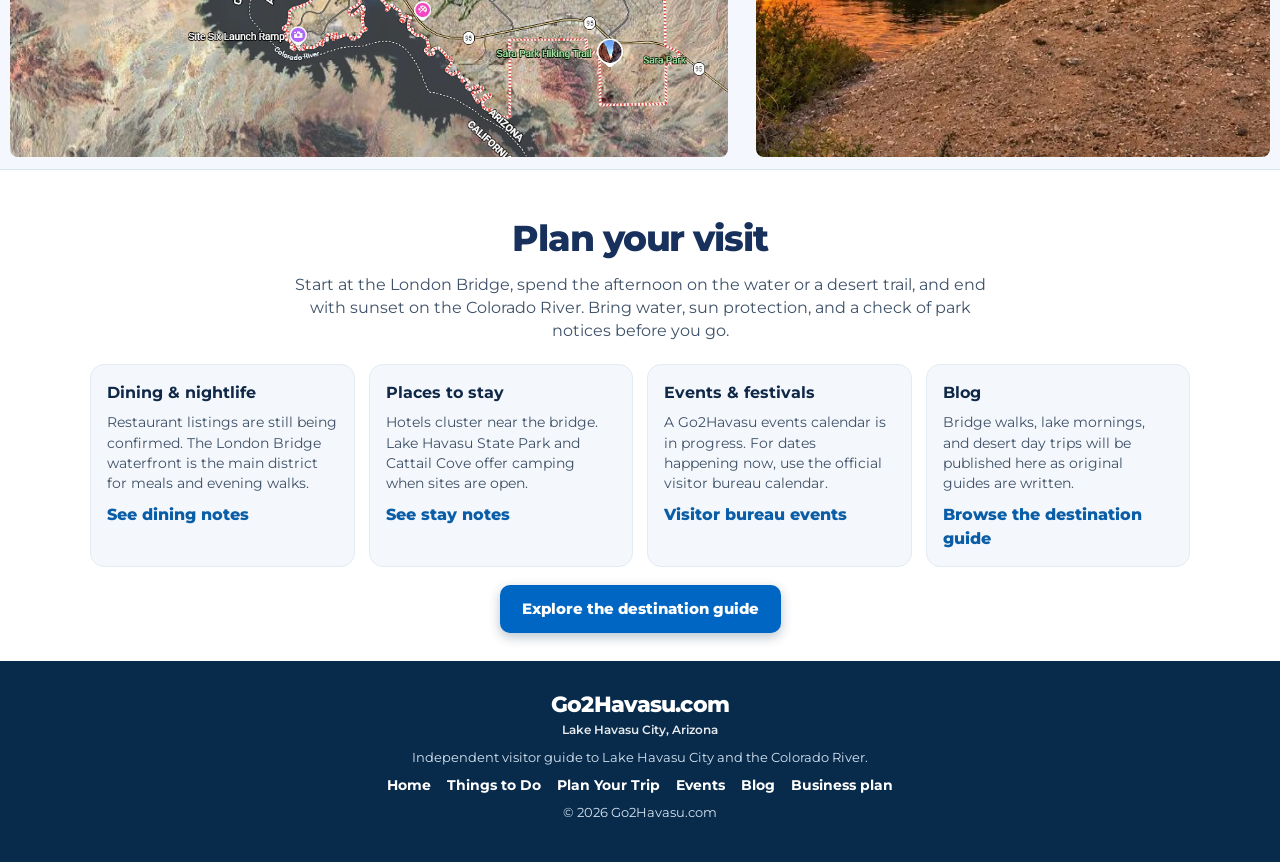
==== commit 6dada892: "Replace and sharpen the Lake Havasu homepage map" ====
--- a/index.html
+++ b/index.html
@@ -163,7 +163,7 @@
             </div>
             <img class="attractions-map" src="/assets/images/lake-havasu-map.webp"
                  alt="Satellite map of Lake Havasu City and the Colorado River, showing Lake Havasu State Park and Sara Park."
-                 width="1345" height="889" loading="lazy" decoding="async">
+                 width="1004" height="863" loading="lazy" decoding="async">
           </section>
         </div>
 
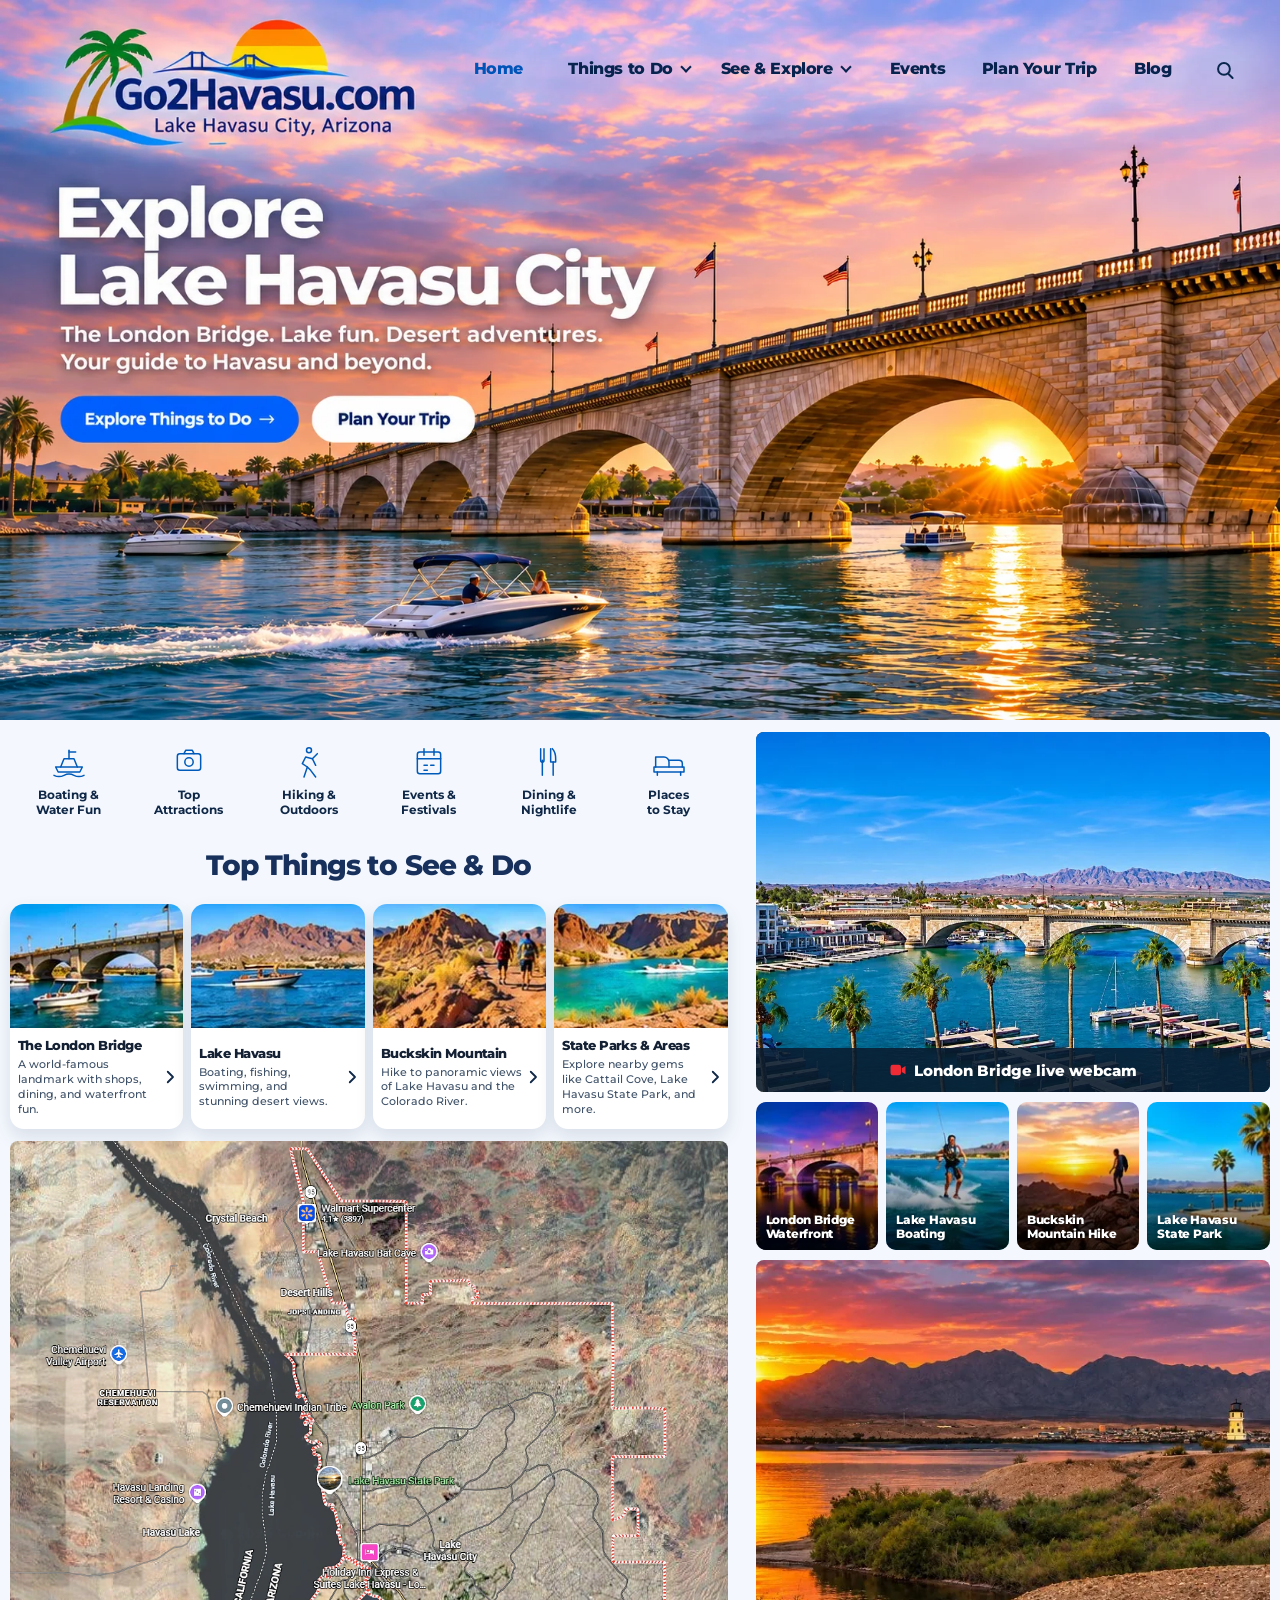
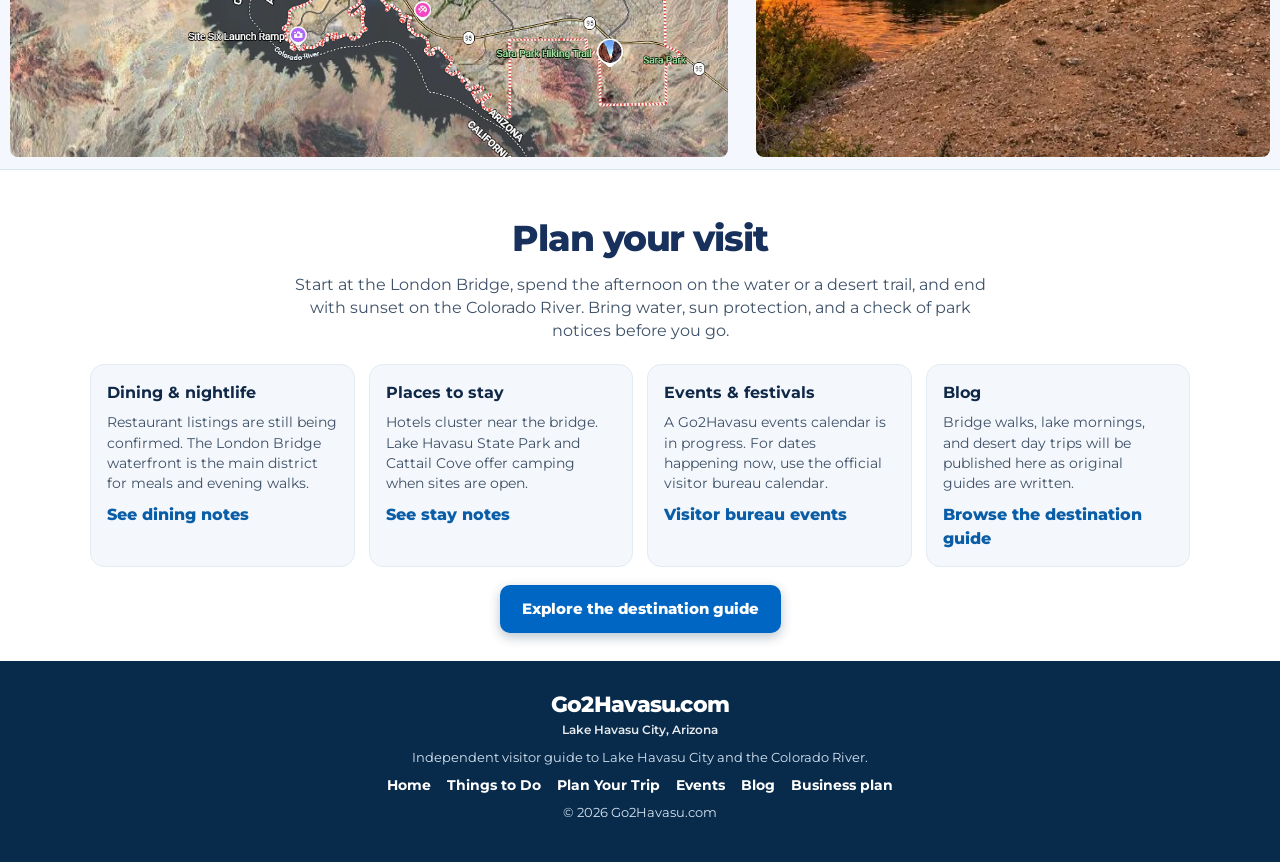
==== commit ef37d435: "Add small red webcam icon to London Bridge live webcam banner" ====
--- a/index.html
+++ b/index.html
@@ -175,7 +175,7 @@
                 <img class="pos-channel" src="/assets/images/london-bridge-channel.jpg" alt="The London Bridge crossing the Lake Havasu channel, with palm trees, marina docks, boats, and desert mountains under a clear blue sky." width="1024" height="529" decoding="async">
               </picture>
             </div>
-            <a class="live-link" href="https://hdontap.com/stream/101044/lake-havasu-london-bridge-live-webcam/" target="_blank" rel="noopener noreferrer">London Bridge live webcam</a>
+            <a class="live-link" href="https://hdontap.com/stream/101044/lake-havasu-london-bridge-live-webcam/" target="_blank" rel="noopener noreferrer"><svg aria-hidden="true" viewBox="0 0 24 24" width="18" height="18" fill="#ef2b35" style="flex: none; margin-right: 7px;"><rect x="2" y="5" width="14" height="14" rx="3"/><path d="M17 9.5 22 6.5v11L17 14.5Z"/></svg>London Bridge live webcam</a>
           </figure>
 
           <div class="mini-gallery" aria-label="Featured destinations">
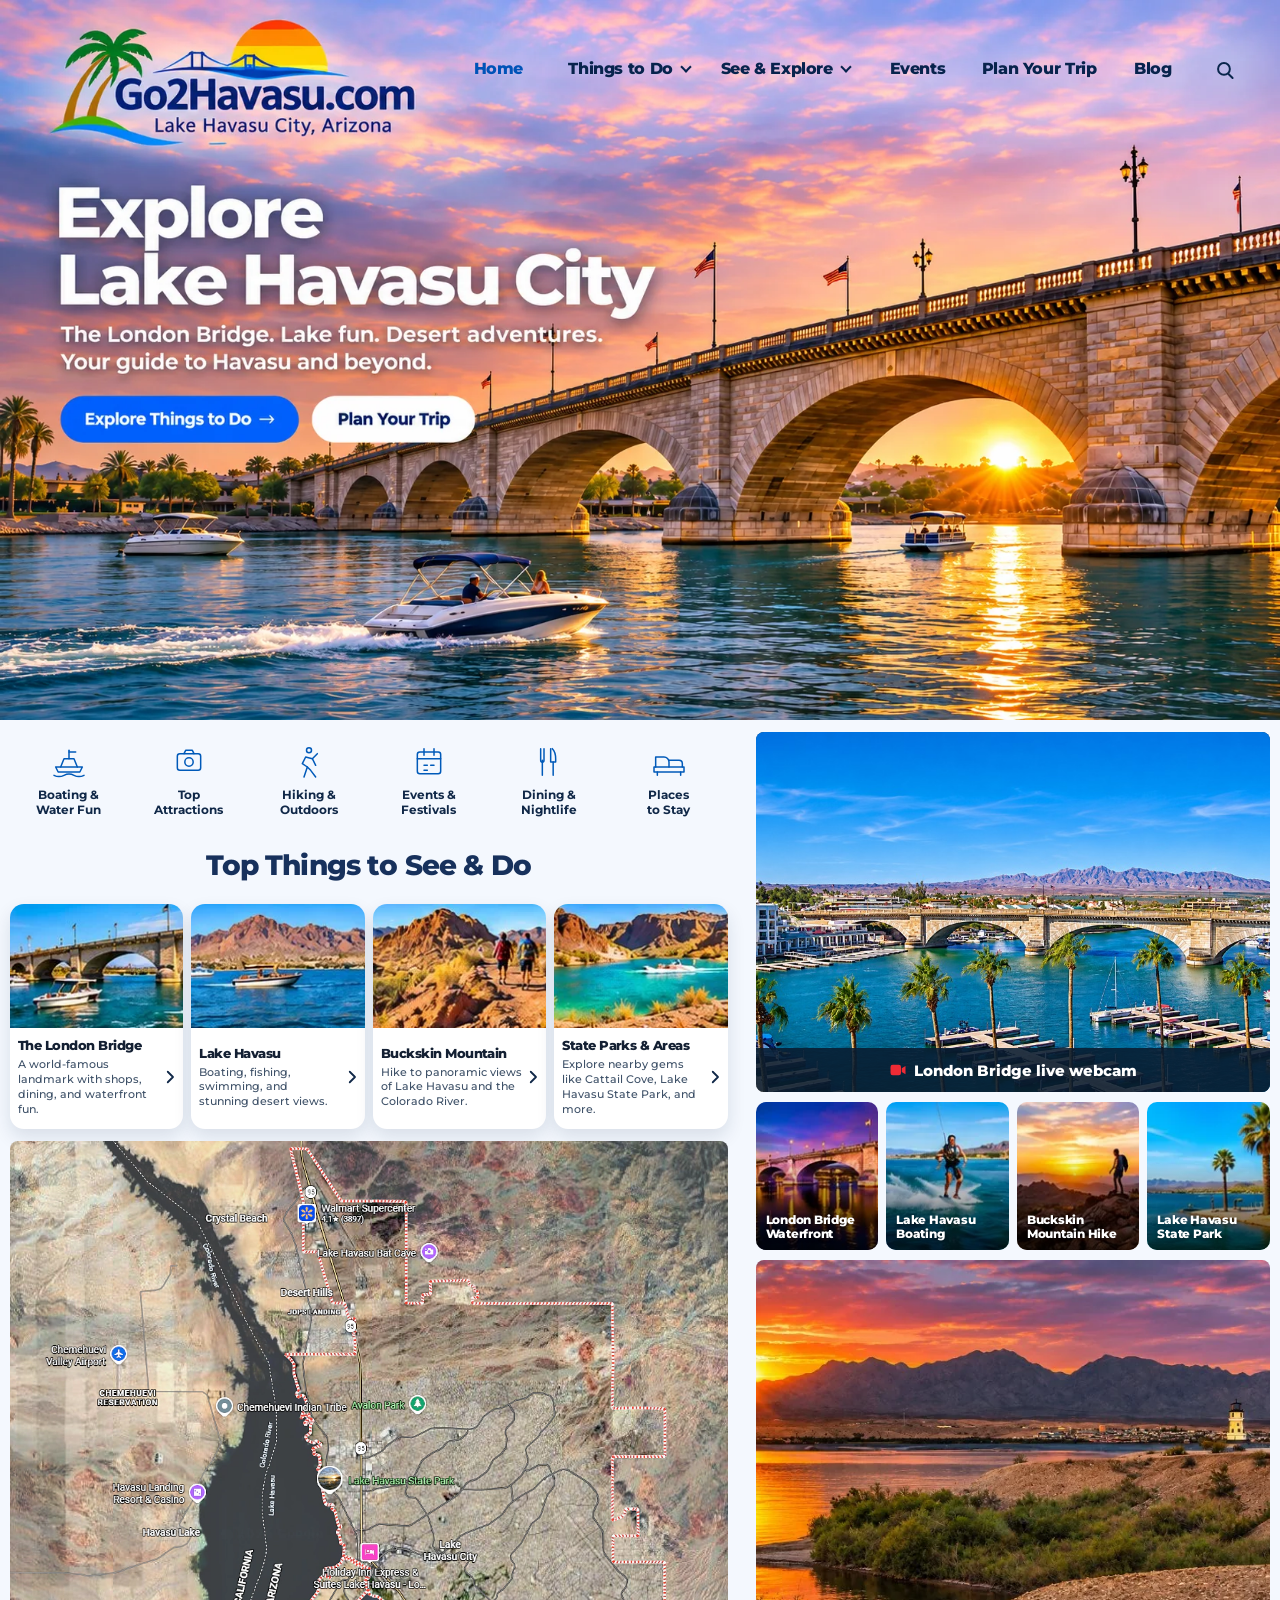
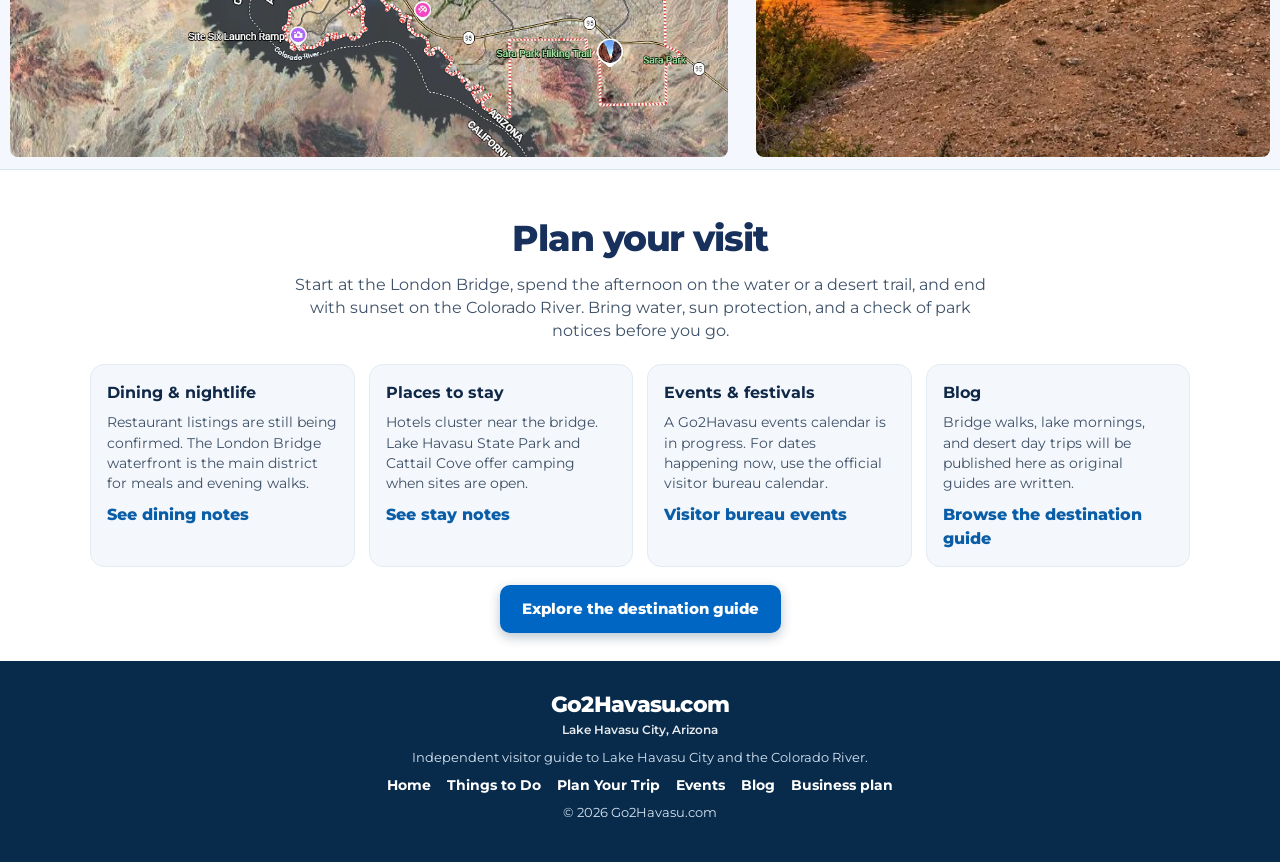
==== commit 8ead01b0: "Show HDOnTap London Bridge webcam snapshot with tracked live links" ====
--- a/index.html
+++ b/index.html
@@ -169,13 +169,10 @@
 
         <aside class="col-side" aria-label="London Bridge and the channel">
           <figure class="bridge-live">
-            <div class="shot">
-              <picture>
-                <source srcset="/assets/images/london-bridge-channel.webp" type="image/webp">
-                <img class="pos-channel" src="/assets/images/london-bridge-channel.jpg" alt="The London Bridge crossing the Lake Havasu channel, with palm trees, marina docks, boats, and desert mountains under a clear blue sky." width="1024" height="529" decoding="async">
-              </picture>
-            </div>
-            <a class="live-link" href="https://hdontap.com/stream/101044/lake-havasu-london-bridge-live-webcam/" target="_blank" rel="noopener noreferrer"><svg aria-hidden="true" viewBox="0 0 24 24" width="18" height="18" fill="#ef2b35" style="flex: none; margin-right: 7px;"><rect x="2" y="5" width="14" height="14" rx="3"/><path d="M17 9.5 22 6.5v11L17 14.5Z"/></svg>London Bridge live webcam</a>
+            <a class="shot" href="https://hdontap.com/stream/101044/lake-havasu-london-bridge-live-webcam/?utm_source=go2havasu.com&amp;utm_medium=referral&amp;utm_campaign=cam+ttv-havasu" target="_blank" rel="noopener noreferrer" aria-label="Watch the London Bridge live webcam (opens in a new tab)">
+              <img class="pos-channel" src="https://portal.hdontap.com/snapshot/lakehavasu-londonbridge_glh-GO2Havasu.com" alt="London Bridge and the Lake Havasu channel. Click to watch the live webcam." width="1024" height="529" decoding="async" onerror="this.onerror=null;this.src='/assets/images/london-bridge-channel.jpg';">
+            </a>
+            <a class="live-link" href="https://hdontap.com/stream/101044/lake-havasu-london-bridge-live-webcam/?utm_source=go2havasu.com&amp;utm_medium=referral&amp;utm_campaign=cam+ttv-havasu" target="_blank" rel="noopener noreferrer"><svg aria-hidden="true" viewBox="0 0 24 24" width="18" height="18" fill="#ef2b35" style="flex: none; margin-right: 7px;"><rect x="2" y="5" width="14" height="14" rx="3"/><path d="M17 9.5 22 6.5v11L17 14.5Z"/></svg>London Bridge live webcam</a>
           </figure>
 
           <div class="mini-gallery" aria-label="Featured destinations">
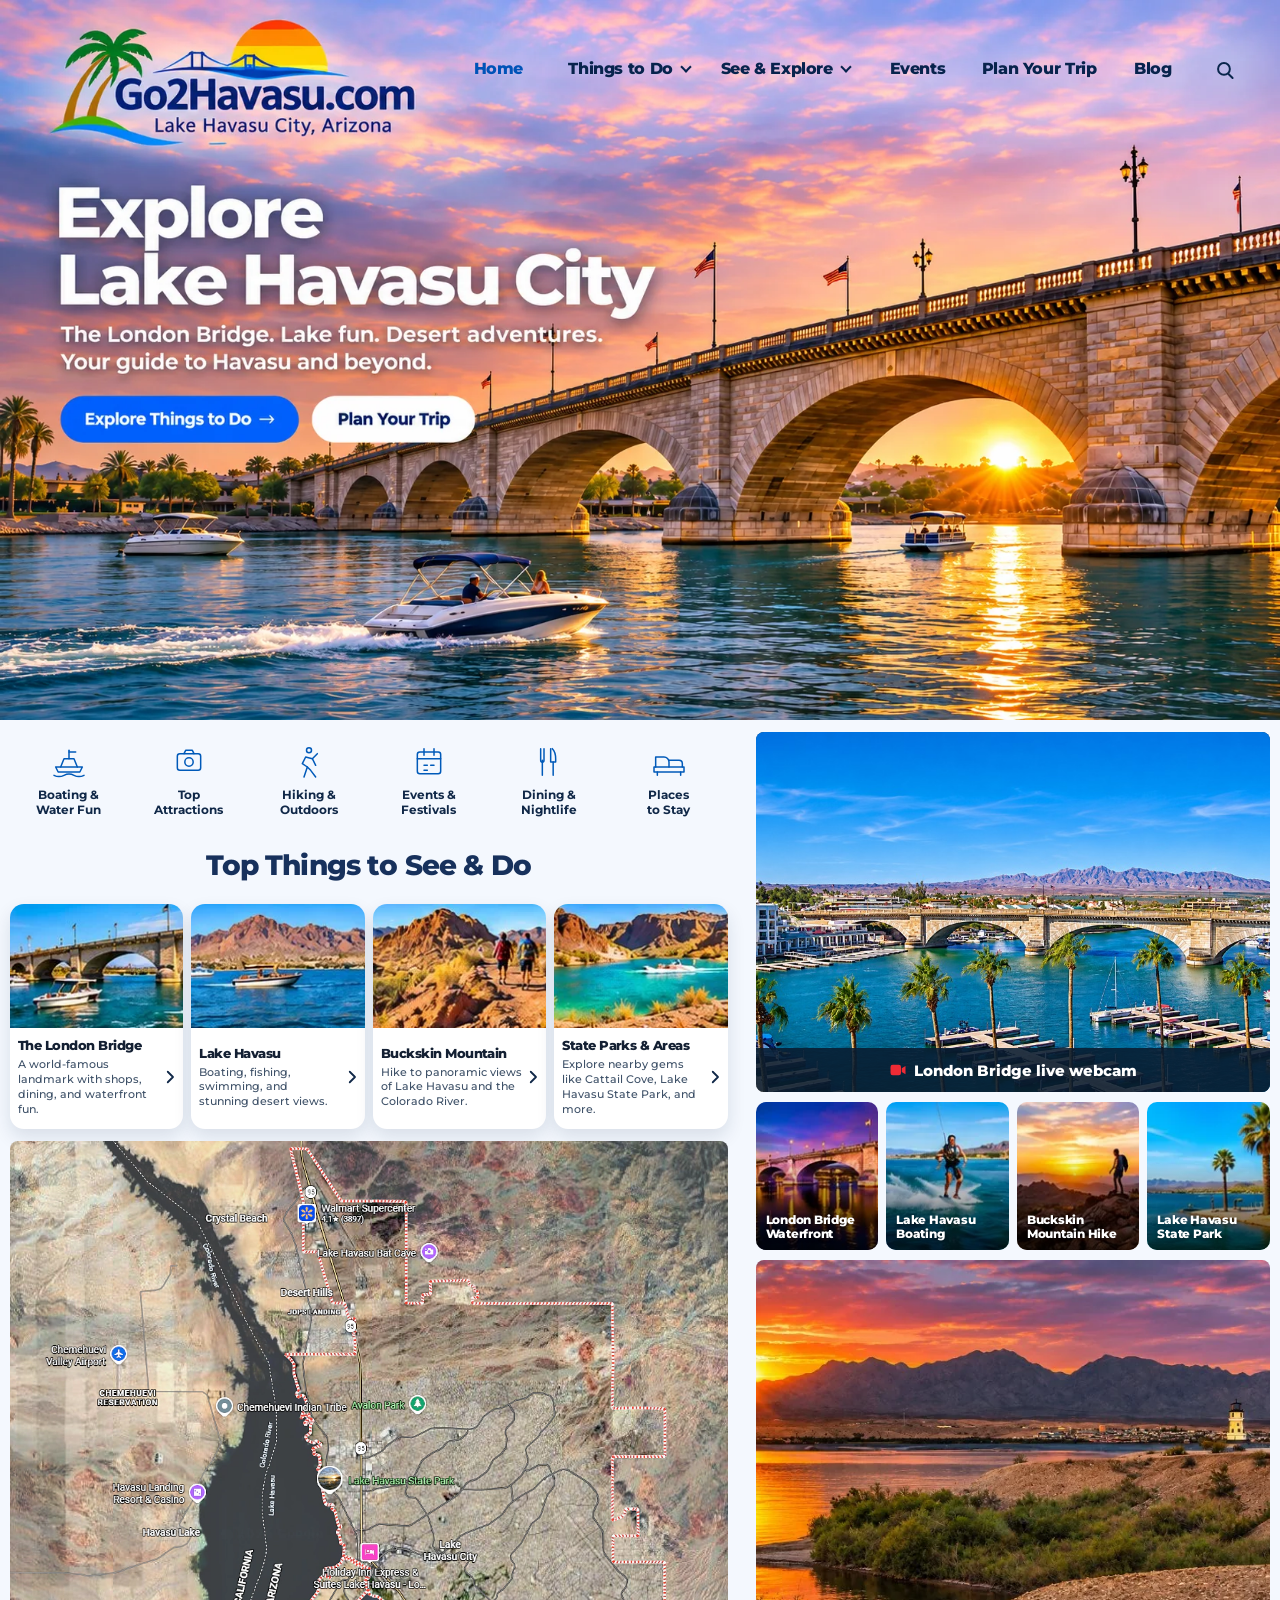
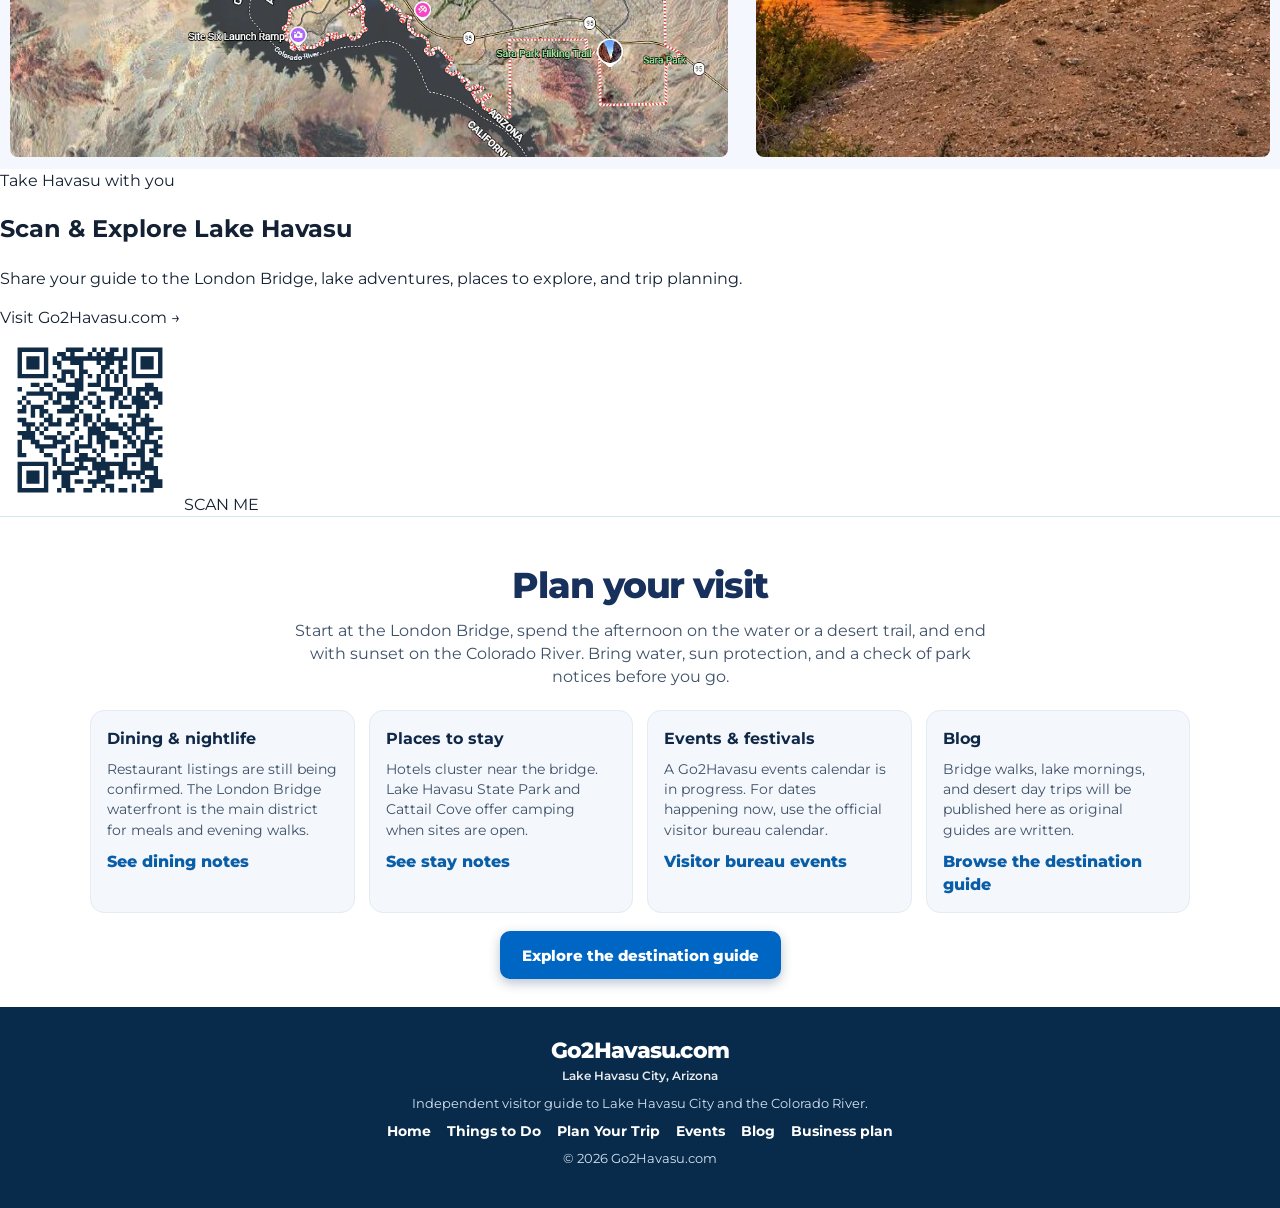
==== commit 2924d8e2: "Feature Go2Havasu QR invite below homepage showcase" ====
--- a/index.html
+++ b/index.html
@@ -205,6 +205,19 @@
         </aside>
       </div>
 
+      <section class="qr-invite" aria-labelledby="qr-invite-title">
+        <div class="qr-invite-copy">
+          <span class="qr-invite-eyebrow">Take Havasu with you</span>
+          <h2 id="qr-invite-title">Scan &amp; Explore Lake Havasu</h2>
+          <p>Share your guide to the London Bridge, lake adventures, places to explore, and trip planning.</p>
+          <a class="qr-invite-link" href="https://www.go2havasu.com/">Visit Go2Havasu.com <span aria-hidden="true">→</span></a>
+        </div>
+        <a class="qr-invite-code" href="https://www.go2havasu.com/" aria-label="Open Go2Havasu.com">
+          <img src="/assets/go2havasu-qr.svg" alt="Scan this QR code to open Go2Havasu.com" width="180" height="180" loading="lazy" decoding="async">
+          <span>SCAN ME</span>
+        </a>
+      </section>
+
       <section class="band" id="plan" aria-labelledby="plan-title">
         <h2 id="plan-title">Plan your visit</h2>
         <p class="lead">Start at the London Bridge, spend the afternoon on the water or a desert trail, and end with sunset on the Colorado River. Bring water, sun protection, and a check of park notices before you go.</p>
